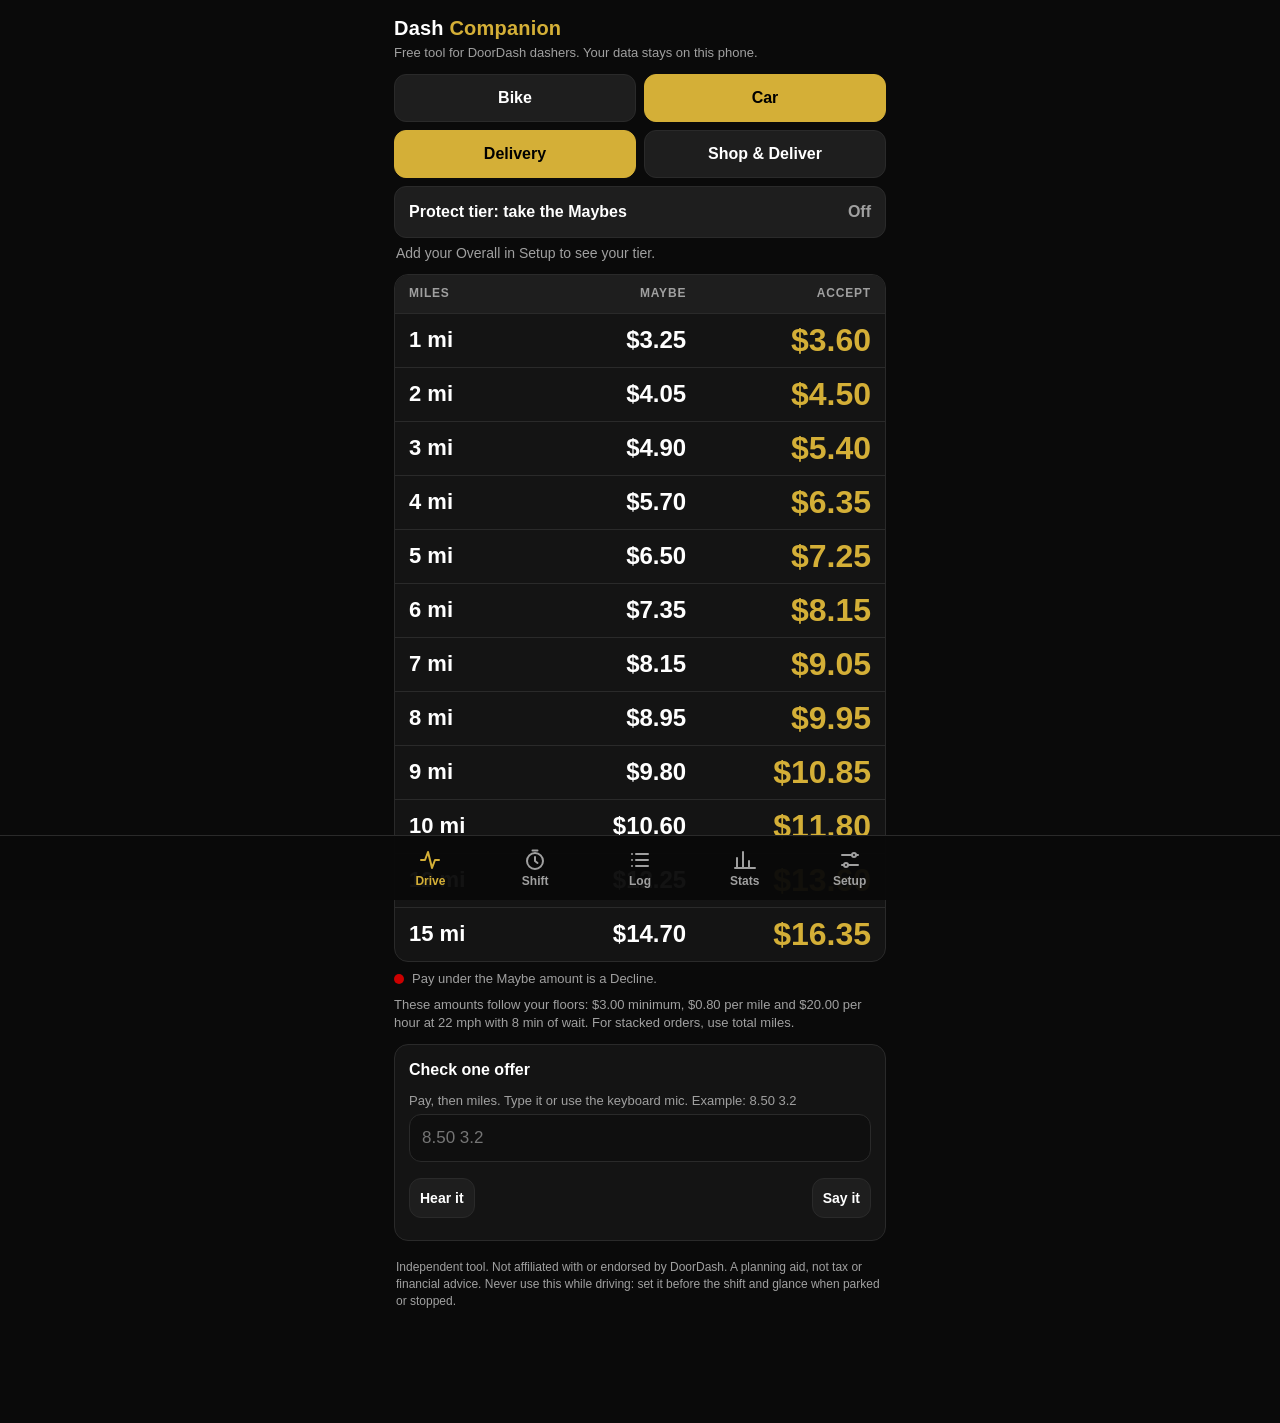
==== index.html @ ddff0856 "Add Dash Companion preview pages and root manifest" ====
<!DOCTYPE html>
<html lang="en">
<head>
<meta charset="utf-8">
<meta name="viewport" content="width=device-width,initial-scale=1,viewport-fit=cover">
<meta name="theme-color" content="#0A0A0A">
<meta name="apple-mobile-web-app-capable" content="yes">
<meta name="mobile-web-app-capable" content="yes">
<meta name="apple-mobile-web-app-status-bar-style" content="black-translucent">
<meta name="apple-mobile-web-app-title" content="Dash Companion">
<meta name="robots" content="noindex">
<link rel="manifest" href="/manifest.webmanifest">
<link rel="apple-touch-icon" href="/icon-180.png">
<link rel="icon" type="image/png" href="/icon-180.png">
<title>Dash Companion</title>
<style>
:root{--bg:#0A0A0A;--c1:#141414;--c2:#1E1E1E;--red:#CC0000;--red2:#990000;--gold:#D4AF37;--w:#FFFFFF;--mut:#A0A0A0;--line:#2a2a2a}
*{box-sizing:border-box;-webkit-tap-highlight-color:transparent}
html,body{margin:0;background:var(--bg);color:var(--w);font:16px/1.4 -apple-system,BlinkMacSystemFont,"SF Pro Text","Segoe UI",Roboto,Helvetica,Arial,sans-serif}
body{padding:calc(env(safe-area-inset-top) + 10px) 14px calc(96px + env(safe-area-inset-bottom));max-width:520px;margin:0 auto}
h1{font-size:20px;margin:4px 0 2px;letter-spacing:.2px}
h1 span{color:var(--gold)}
h2{font-size:15px;margin:0 0 8px;color:var(--gold);text-transform:uppercase;letter-spacing:.8px}
h3{font-size:16px;margin:0 0 8px}
.sub{color:var(--mut);font-size:13px;margin:0 0 12px}
.hint{color:var(--mut);font-size:13px;margin:8px 0 0}
.card{background:var(--c1);border:1px solid var(--line);border-radius:14px;padding:14px;margin:12px 0}
.tab{display:none}.tab.on{display:block}
.seg{display:grid;grid-template-columns:1fr 1fr;gap:8px;margin:8px 0}
.seg button,.btn{min-height:48px;border-radius:12px;border:1px solid var(--line);background:var(--c2);color:var(--w);font-size:16px;font-weight:600;padding:10px 12px}
.seg button[aria-pressed="true"]{background:var(--gold);color:#000;border-color:var(--gold)}
.btn.gold{background:var(--gold);color:#000;border-color:var(--gold)}
.btn.red{background:var(--red);border-color:var(--red);color:#fff}
.btn.alt{background:var(--c2)}
.btn.sm{min-height:40px;font-size:14px;padding:6px 10px}
.btn.big{width:100%;min-height:64px;font-size:20px}
.btn.arm{background:var(--red2);border-color:var(--red)}
.prot{width:100%;display:flex;justify-content:space-between;align-items:center;min-height:52px;border-radius:12px;border:1px solid var(--line);background:var(--c2);color:var(--w);font-size:16px;font-weight:600;padding:10px 14px;margin:4px 0}
.prot[aria-pressed="true"]{border-color:var(--gold);box-shadow:inset 0 0 0 1px var(--gold)}
.prot b{color:var(--mut)}.prot[aria-pressed="true"] b{color:var(--gold)}
.tierline{font-size:14px;color:var(--mut);margin:6px 2px 10px}
.tierline b{color:var(--w)}
.ladder{border:1px solid var(--line);border-radius:14px;overflow:hidden;background:var(--c1)}
.lr{display:grid;grid-template-columns:.8fr 1fr 1.2fr;align-items:center;padding:0 14px;min-height:54px;border-top:1px solid var(--line)}
.lr.hd{min-height:38px;border-top:0;background:var(--c2);color:var(--mut);font-size:12px;text-transform:uppercase;letter-spacing:.8px}
.lr .mi{font-size:22px;font-weight:700}
.lr .mb{font-size:24px;font-weight:600;color:var(--w);text-align:right}
.lr .ac{font-size:32px;font-weight:800;color:var(--gold);text-align:right}
.lr.hd span{font-size:12px;font-weight:600;color:var(--mut)}
.lr.hd span:nth-child(n+2){text-align:right}
.foot{display:flex;gap:8px;align-items:center;margin-top:8px;font-size:13px;color:var(--mut)}
.dot{width:10px;height:10px;border-radius:50%;background:var(--red);display:inline-block}
label{display:block;font-size:13px;color:var(--mut);margin:10px 0 4px}
input,select,textarea{width:100%;min-height:48px;border-radius:12px;border:1px solid var(--line);background:#0f0f0f;color:var(--w);font-size:17px;padding:10px 12px}
textarea{min-height:120px;font-size:14px}
input:focus,select:focus,textarea:focus{outline:2px solid var(--gold);outline-offset:0}
.g2{display:grid;grid-template-columns:1fr 1fr;gap:10px}
.verdict{margin-top:10px;border-radius:12px;padding:12px 14px;background:var(--c2);border:1px solid var(--line)}
.verdict .vw{font-size:30px;font-weight:800;letter-spacing:.5px}
.v-accept .vw{color:var(--gold)}.v-maybe .vw{color:var(--w)}.v-decline .vw{color:var(--red)}
.v-accept{border-color:var(--gold)}.v-decline{border-color:var(--red)}
.timer{font-size:54px;font-weight:800;text-align:center;letter-spacing:1px;margin:6px 0 12px;font-variant-numeric:tabular-nums}
.row{display:flex;justify-content:space-between;gap:10px;padding:8px 0;border-top:1px solid var(--line);font-size:15px}
.row:first-of-type{border-top:0}
.row b{font-variant-numeric:tabular-nums}
.day{margin:14px 2px 4px;color:var(--gold);font-size:13px;text-transform:uppercase;letter-spacing:.8px;display:flex;justify-content:space-between}
.ent{background:var(--c1);border:1px solid var(--line);border-radius:12px;padding:10px 12px;margin:6px 0}
.ent .top{display:flex;justify-content:space-between;font-weight:700;font-size:17px}
.ent .meta{color:var(--mut);font-size:13px;margin:2px 0 8px}
.bar{height:8px;border-radius:4px;background:var(--c2);overflow:hidden;margin-top:4px}
.bar i{display:block;height:100%;background:var(--gold)}
.bar.red i{background:var(--red)}
.msg{color:var(--gold);font-size:14px;margin-top:8px;min-height:18px}
.msg.err{color:#ff6b6b}
nav{position:fixed;left:0;right:0;bottom:0;background:rgba(10,10,10,.96);border-top:1px solid var(--line);padding:6px 6px calc(6px + env(safe-area-inset-bottom));z-index:9}
nav .in{max-width:520px;margin:0 auto;display:grid;grid-template-columns:repeat(5,1fr);gap:4px}
nav button{background:none;border:0;color:var(--mut);font-size:12px;font-weight:600;padding:6px 0;min-height:52px;display:flex;flex-direction:column;align-items:center;gap:2px}
nav button svg{width:24px;height:24px;stroke:currentColor;fill:none;stroke-width:2;stroke-linecap:round;stroke-linejoin:round}
nav button[aria-current="page"]{color:var(--gold)}
.disc{color:var(--mut);font-size:12px;margin:18px 2px}
a{color:var(--gold)}
details summary{min-height:44px;display:flex;align-items:center;color:var(--gold);font-weight:600}
.pill{display:inline-block;border:1px solid var(--line);border-radius:999px;padding:2px 10px;font-size:12px;color:var(--mut)}
</style>
</head>
<body>
<h1>Dash <span>Companion</span></h1>
<p class="sub" id="presetLine">Free tool for DoorDash dashers. Your data stays on this phone.</p>

<!-- DRIVE -->
<section class="tab on" id="t-drive">
  <div class="seg" id="segMode"><button data-mode="b" aria-pressed="false">Bike</button><button data-mode="c" aria-pressed="true">Car</button></div>
  <div class="seg" id="segType"><button data-shop="0" aria-pressed="true">Delivery</button><button data-shop="1" aria-pressed="false">Shop &amp; Deliver</button></div>
  <button class="prot" id="protect" aria-pressed="false"><span>Protect tier: take the Maybes</span><b id="protectState">Off</b></button>
  <div class="tierline" id="tierLine"></div>
  <div class="ladder" id="ladder"></div>
  <div class="foot"><span class="dot"></span><span id="ladderFoot">Pay under the Maybe amount is a Decline.</span></div>
  <p class="hint" id="ladderNote"></p>
  <div class="card">
    <h3>Check one offer</h3>
    <label for="qOffer">Pay, then miles. Type it or use the keyboard mic. Example: 8.50 3.2</label>
    <input id="qOffer" type="text" inputmode="text" autocomplete="off" autocapitalize="off" placeholder="8.50 3.2">
    <div class="row" style="gap:8px;margin-top:8px"><button class="btn sm" id="qHear" type="button">Hear it</button><button class="btn sm alt" id="qMic" type="button" style="display:none">Say it</button></div>
    <div id="qResult"></div>
  </div>
  <p class="disc">Independent tool. Not affiliated with or endorsed by DoorDash. A planning aid, not tax or financial advice. Never use this while driving: set it before the shift and glance when parked or stopped.</p>
</section>

<!-- SHIFT -->
<section class="tab" id="t-shift">
  <div class="card" id="shiftCard">
    <h2>Shift</h2>
    <div id="shiftIdle">
      <label for="startZone">Zone</label>
      <select id="startZone"></select>
      <button class="btn gold big" id="startBtn" style="margin-top:12px">Start shift</button>
      <p class="hint">The timer is optional. You can also type your hours when the shift ends.</p>
    </div>
    <div id="shiftOn" hidden>
      <div class="timer" id="timer">0:00:00</div>
      <button class="btn red big" id="endBtn">End shift</button>
    </div>
  </div>
  <div class="card" id="endCard">
    <h2>End of shift</h2>
    <div class="g2">
      <div><label for="eEarn">Total earned ($)</label><input id="eEarn" type="number" inputmode="decimal" step="0.01" min="0"></div>
      <div><label for="eMiles">Miles driven or ridden</label><input id="eMiles" type="number" inputmode="decimal" step="0.1" min="0"></div>
      <div><label for="eHours">Hours worked</label><input id="eHours" type="text" inputmode="decimal" placeholder="4.5 or 4:30"></div>
      <div><label for="eOrders">Orders (optional)</label><input id="eOrders" type="number" inputmode="numeric" min="0"></div>
    </div>
    <label for="eZone">Zone</label>
    <select id="eZone"></select>
    <label for="eOver">Overall rating after this shift (optional)</label>
    <input id="eOver" type="number" inputmode="decimal" min="0" max="120">
    <details><summary>Different end date or time</summary>
      <div class="g2"><div><label for="eDate">Date</label><input id="eDate" type="date"></div><div><label for="eTime">Time</label><input id="eTime" type="time"></div></div>
    </details>
    <div class="g2" style="margin-top:12px"><button class="btn gold" id="eSave">Save shift</button><button class="btn alt" id="eDiscard">Clear</button></div>
    <div class="msg" id="eMsg"></div>
  </div>
  <div class="card" id="sumCard" hidden><h2>Shift summary</h2><div id="sumBody"></div></div>
</section>

<!-- LOG -->
<section class="tab" id="t-log">
  <h2>Log</h2>
  <div id="logList"></div>
  <div class="card">
    <h3>Export</h3>
    <button class="btn alt" id="csvBtn">Show CSV</button>
    <textarea id="csvText" hidden aria-label="CSV text"></textarea>
    <div class="msg" id="csvMsg"></div>
  </div>
</section>

<!-- STATS -->
<section class="tab" id="t-stats">
  <h2>Stats</h2>
  <div class="seg" id="segRange" style="grid-template-columns:repeat(3,1fr)"><button data-r="7" aria-pressed="true">7 days</button><button data-r="30" aria-pressed="false">30 days</button><button data-r="0" aria-pressed="false">All</button></div>
  <div id="statBody"></div>
  <div class="card">
    <h3>Shopping checks</h3>
    <p class="hint" style="margin-top:0">Type the numbers from your Ratings screen. Targets are in Setup.</p>
    <div class="g2" id="shopFields"></div>
    <div id="shopOut" style="margin-top:10px"></div>
  </div>
</section>

<!-- SETUP -->
<section class="tab" id="t-setup">
  <h2>Setup</h2>
  <div class="card">
    <h3>Your pay floors</h3>
    <div class="g2">
      <div><label for="s_minPay">Minimum pay ($)</label><input id="s_minPay" data-s="minPay" type="number" inputmode="decimal" step="0.25"></div>
      <div><label for="s_minMile">Minimum per mile ($)</label><input id="s_minMile" data-s="minMile" type="number" inputmode="decimal" step="0.05"></div>
      <div><label for="s_minHour">Minimum per hour ($)</label><input id="s_minHour" data-s="minHour" type="number" inputmode="decimal" step="0.5"></div>
      <div><label for="s_overhead">Wait + handoff (min)</label><input id="s_overhead" data-s="overhead" type="number" inputmode="decimal" step="1"></div>
      <div><label for="s_shopMins">Shopping time (min)</label><input id="s_shopMins" data-s="shopMins" type="number" inputmode="decimal" step="1"></div>
      <div><label for="s_maybePct">Maybe band (percent)</label><input id="s_maybePct" data-s="maybePct" type="number" inputmode="decimal" step="1"></div>
    </div>
    <p class="hint">Accept means all three floors pass. Maybe means exactly one floor is missed by the Maybe band or less. Anything else is a Decline.</p>
  </div>
  <div class="card">
    <h3>Bike and car</h3>
    <div class="g2">
      <div><label for="s_bikeMph">Bike speed (mph)</label><input id="s_bikeMph" data-s="bikeMph" type="number" inputmode="decimal" step="0.5"></div>
      <div><label for="s_bikeCost">Bike cost per mile ($)</label><input id="s_bikeCost" data-s="bikeCost" type="number" inputmode="decimal" step="0.01"></div>
      <div><label for="s_carMph">Car speed (mph)</label><input id="s_carMph" data-s="carMph" type="number" inputmode="decimal" step="1"></div>
      <div><label for="s_carCost">Car fuel + upkeep per mile ($)</label><input id="s_carCost" data-s="carCost" type="number" inputmode="decimal" step="0.01"></div>
    </div>
  </div>
  <div class="card">
    <h3>Goals and taxes</h3>
    <div class="g2">
      <div><label for="s_goal">Daily goal ($)</label><input id="s_goal" data-s="goal" type="number" inputmode="decimal" step="5"></div>
      <div><label for="s_taxPct">Tax set-aside (percent)</label><input id="s_taxPct" data-s="taxPct" type="number" inputmode="decimal" step="1"></div>
    </div>
  </div>
  <div class="card">
    <h3>Tier marks</h3>
    <p class="hint" style="margin-top:0">Copy the point marks from your Dasher Ratings screen. They can differ by market.</p>
    <div class="g2">
      <div><label for="s_pM1">Silver mark</label><input id="s_pM1" data-s="pM1" type="number" inputmode="decimal"></div>
      <div><label for="s_pM2">Gold mark</label><input id="s_pM2" data-s="pM2" type="number" inputmode="decimal"></div>
      <div><label for="s_pM3">Platinum mark</label><input id="s_pM3" data-s="pM3" type="number" inputmode="decimal"></div>
      <div><label for="s_pOverall">Your Overall</label><input id="s_pOverall" data-s="pOverall" type="number" inputmode="decimal"></div>
      <div><label for="s_platStreak">Platinum Pass streak (deliveries)</label><input id="s_platStreak" data-s="platStreak" type="number" inputmode="numeric" step="1"></div>
    </div>
    <p class="hint">Platinum Pass: 200 deliveries in a row at Platinum. Dropping below Platinum resets it, per DoorDash's Help Center. It is for select Dashers and varies by market, so check your Ratings tab. The app adds orders when you enter an Overall at the Platinum mark or higher at the end of a shift. Treat it as an estimate and correct it here.</p>
    <h3 style="margin-top:14px">Your factor points</h3>
    <div class="g2">
      <div><label for="s_pAcc">Acceptance (of 30)</label><input id="s_pAcc" data-s="pAcc" type="number" inputmode="decimal"></div>
      <div><label for="s_pComp">Completion (of 15)</label><input id="s_pComp" data-s="pComp" type="number" inputmode="decimal"></div>
      <div><label for="s_pOnt">On-time (of 30)</label><input id="s_pOnt" data-s="pOnt" type="number" inputmode="decimal"></div>
      <div><label for="s_pQual">Quality (of 10)</label><input id="s_pQual" data-s="pQual" type="number" inputmode="decimal"></div>
      <div><label for="s_pCust">Customer rating (of 10)</label><input id="s_pCust" data-s="pCust" type="number" inputmode="decimal"></div>
      <div><label for="s_pOrd">Last 30 days orders (of 5)</label><input id="s_pOrd" data-s="pOrd" type="number" inputmode="decimal"></div>
    </div>
    <div id="factorOut"></div>
    <p class="hint">The app trusts the Overall you type. It does not add the factors up, because DoorDash does not publish its math.</p>
  </div>
  <div class="card">
    <h3>Shopping targets</h3>
    <div class="g2">
      <div><label for="s_tOrig">Original items found (percent, at least)</label><input id="s_tOrig" data-s="tOrig" type="number" inputmode="decimal"></div>
      <div><label for="s_tTot">Total items found (percent, at least)</label><input id="s_tTot" data-s="tTot" type="number" inputmode="decimal"></div>
      <div><label for="s_tSub">Substitution issues (percent, below)</label><input id="s_tSub" data-s="tSub" type="number" inputmode="decimal"></div>
      <div><label for="s_tQual">Quality issues (percent, below)</label><input id="s_tQual" data-s="tQual" type="number" inputmode="decimal"></div>
      <div><label for="s_tWrong">Wrong or missing (percent, below)</label><input id="s_tWrong" data-s="tWrong" type="number" inputmode="decimal"></div>
      <div><label for="s_tLife">Lifetime shopping orders (at least)</label><input id="s_tLife" data-s="tLife" type="number" inputmode="decimal"></div>
    </div>
  </div>
  <div class="card">
    <h3>Zones</h3>
    <div id="zoneList"></div>
    <div class="g2" style="grid-template-columns:1fr auto;margin-top:8px"><input id="zNew" type="text" placeholder="New zone name" autocomplete="off"><button class="btn gold" id="zAdd">Add</button></div>
    <div class="msg" id="zMsg"></div>
  </div>
  <div class="card">
    <h3>Backup</h3>
    <p class="hint" style="margin-top:0">Your data lives in this browser on this phone. Copy a backup now and then and save it somewhere safe.</p>
    <div class="g2"><button class="btn alt" id="bkShow">Show backup</button><button class="btn alt" id="bkImport">Restore from text</button></div>
    <textarea id="bkText" aria-label="Backup text" placeholder="Backup appears here. To restore, paste a backup here and tap Restore from text. This works with backups from the earlier version too."></textarea>
    <div class="msg" id="bkMsg"></div>
  </div>
  <div class="card">
    <h3>Erase everything</h3>
    <button class="btn alt" id="wipeBtn">Erase all data</button>
    <div class="msg" id="wipeMsg"></div>
  </div>
  <p class="disc">Built by <a href="https://raefordaisolutiondesign.com/dash-companion-free-app/">Raeford AI Solution Design</a>. Independent tool. Not affiliated with or endorsed by DoorDash. A planning aid, not tax or financial advice.</p>
</section>

<nav><div class="in" id="tabs">
  <button data-tab="drive" aria-current="page"><svg viewBox="0 0 24 24"><path d="M3 12h4l3-8 4 16 3-8h4"/></svg>Drive</button>
  <button data-tab="shift"><svg viewBox="0 0 24 24"><circle cx="12" cy="13" r="8"/><path d="M12 9v4l2.5 2M9.5 2.5h5"/></svg>Shift</button>
  <button data-tab="log"><svg viewBox="0 0 24 24"><path d="M8 6h12M8 12h12M8 18h12M4 6h.01M4 12h.01M4 18h.01"/></svg>Log</button>
  <button data-tab="stats"><svg viewBox="0 0 24 24"><path d="M4 20V10M10 20V4M16 20v-7M22 20H2"/></svg>Stats</button>
  <button data-tab="setup"><svg viewBox="0 0 24 24"><path d="M4 7h10M18 7h2M4 17h2M10 17h10"/><circle cx="16" cy="7" r="2"/><circle cx="8" cy="17" r="2"/></svg>Setup</button>
</div></nav>

<script>
(function(){
'use strict';
var MINE=/\/mine(\/|\/index\.html)?$/.test(location.pathname)||/[?&]p=mine\b/.test(location.search);
var KEY=MINE?'dashCompanion.mine2':'dashCompanion.open2';
var OLDKEY=MINE?'dashCompanion.mine1':'dashCompanion.open1';
var DEFZONES=['Cottonwood Heights','Midvale','Sandy'];
var DEF={ver:4,goal:100,stretch:200,minPay:3,minMile:0.8,minHour:20,overhead:8,shopMins:20,maybePct:10,taxPct:25,
  protect:false,mode:'c',carMph:22,carCost:0.27,bikeMph:10,bikeCost:0,
  platStreak:0,pOverall:null,pM1:null,pM2:null,pM3:null,pAcc:null,pComp:null,pOnt:null,pQual:null,pCust:null,pOrd:null,
  shOrig:null,shTot:null,shSub:null,shQual:null,shWrong:null,shLife:null,
  tOrig:null,tTot:null,tSub:null,tQual:null,tWrong:null,tLife:null};
if(MINE){DEF.pM1=55;DEF.pM2=75;DEF.pM3=85;DEF.tOrig=96;DEF.tTot=99;DEF.tSub=1;DEF.tQual=1;DEF.tWrong=1;DEF.tLife=20;}
var $=function(id){return document.getElementById(id);};
function esc(t){return String(t).replace(/&/g,'&amp;').replace(/</g,'&lt;').replace(/>/g,'&gt;').replace(/"/g,'&quot;');}
function money(n){return '$'+(isFinite(n)?n:0).toFixed(2);}
function money0(n){return '$'+Math.round(isFinite(n)?n:0);}
function uid(){return Date.now().toString(36)+Math.random().toString(36).slice(2,6);}
function isNum(x){return typeof x==='number'&&isFinite(x);}

function mig(x){
  var st=Object.assign({},DEF,x||{});
  if(x&&x.mph!=null&&x.carMph==null)st.carMph=x.mph;
  if(x&&!(x.ver>=2)&&st.minMile===2)st.minMile=0.8;
  if(!isNum(st.maybePct))st.maybePct=10;
  if(x&&!(x.ver>=3)){if(st.tQual==null)st.tQual=DEF.tQual;if(st.tWrong==null)st.tWrong=DEF.tWrong;}
  st.ver=4;return st;
}
function fromObj(o){
  return {settings:mig(o.settings),deliveries:Array.isArray(o.deliveries)?o.deliveries:[],shifts:Array.isArray(o.shifts)?o.shifts:[],
    events:Array.isArray(o.events)?o.events:[],zones:Array.isArray(o.zones)?o.zones:(MINE?DEFZONES.slice():[]),
    curZone:o.curZone||'',pend:Array.isArray(o.pend)?o.pend:[],draft:o.draft||null};
}
function blank(){return fromObj({});}
function load(){
  try{var r=localStorage.getItem(KEY);if(r)return fromObj(JSON.parse(r));}catch(e){}
  try{var q=localStorage.getItem(OLDKEY);if(q){var s=fromObj(JSON.parse(q));try{localStorage.setItem(KEY,JSON.stringify(s));}catch(e2){}return s;}}catch(e){}
  var b=blank();if(MINE)b.curZone=DEFZONES[0];return b;
}
var S=load();
function save(){try{localStorage.setItem(KEY,JSON.stringify(S));}catch(e){}}

/* ---------- money math ---------- */
function params(){var st=S.settings,b=st.mode==='b';return {mph:b?st.bikeMph:st.carMph,cost:b?st.bikeCost:st.carCost};}
function minsFor(miles,shop){return miles/params().mph*60+S.settings.overhead+(shop?S.settings.shopMins:0);}
function floorsAt(miles,shop){var st=S.settings;return [st.minPay,miles*st.minMile,minsFor(miles,shop)/60*st.minHour];}
function thresholds(miles,shop){
  var st=S.settings,P=floorsAt(miles,shop).sort(function(a,b){return b-a;});
  var keep=Math.max(0,1-st.maybePct/100);
  var acc=P[0],maybe=Math.min(acc,Math.max(P[1],keep*P[0]));
  if(st.protect)acc=maybe;
  return {acc:acc,maybe:maybe,hardAcc:P[0]};
}
function evaluate(pay,miles,shop){
  var th=thresholds(miles,shop),p=params(),hrs=minsFor(miles,shop)/60;
  var v=pay>=th.acc-1e-9?'accept':(pay>=th.maybe-1e-9?'maybe':'decline');
  var cost=miles*p.cost;
  return {v:v,perMile:miles>0?pay/miles:0,perHour:pay/hrs,net:pay-cost,netHr:(pay-cost)/hrs,th:th,tierTake:S.settings.protect&&pay<th.hardAcc-1e-9&&v==='accept'};
}
function up5(x){return Math.ceil(x*20-1e-9)/20;}
var CAR_ROWS=[1,2,3,4,5,6,7,8,9,10,12,15],BIKE_ROWS=[0.5,1,1.5,2,2.5,3,3.5,4,5,6];
var shopMode=false;

/* ---------- tier ---------- */
var FACT=[['pAcc','Acceptance',30],['pComp','Completion',15],['pOnt','On-time',30],['pQual','Quality',10],['pCust','Customer rating',10],['pOrd','Last 30 days orders',5]];
var MNAMES=[['pM1','Silver'],['pM2','Gold'],['pM3','Platinum']];
function tierText(){
  var st=S.settings,o=st.pOverall;
  if(!isNum(o))return 'Add your Overall in Setup to see your tier.';
  var ms=MNAMES.filter(function(m){return isNum(st[m[0]]);}).map(function(m){return {n:m[1],v:st[m[0]]};}).sort(function(a,b){return a.v-b.v;});
  if(!ms.length)return 'Add your tier marks in Setup.';
  var cur=null,next=null;ms.forEach(function(m){if(m.v<=o)cur=m;else if(!next)next=m;});
  var t='Overall <b>'+o+'</b>: '+(cur?'<b>'+cur.n+'</b>':'below '+ms[0].n)+'.';
  if(next){var g=next.v-o;t+=' '+g+' point'+(g===1?'':'s')+' to '+next.n+' ('+next.v+').';}
  else t+=' You are at the top mark.';
  if(isNum(st.pM3)&&(o>=st.pM3||st.platStreak>0))t+=' Platinum Pass streak: <b>'+(st.platStreak||0)+'</b> of 200.';
  var gaps=FACT.filter(function(f){return isNum(st[f[0]]);}).map(function(f){return {n:f[1],g:f[2]-st[f[0]]};}).filter(function(x){return x.g>0;}).sort(function(a,b){return b.g-a.g;});
  if(gaps.length)t+=' Biggest gap: <b>'+gaps[0].n+'</b> ('+gaps[0].g+' points short).';
  return t;
}

/* ---------- drive tab ---------- */
function renderDrive(){
  var st=S.settings,rows=st.mode==='b'?BIKE_ROWS:CAR_ROWS,h='';
  document.querySelectorAll('#segMode button').forEach(function(b){b.setAttribute('aria-pressed',b.dataset.mode===st.mode?'true':'false');});
  document.querySelectorAll('#segType button').forEach(function(b){b.setAttribute('aria-pressed',(b.dataset.shop==='1')===shopMode?'true':'false');});
  $('protect').setAttribute('aria-pressed',st.protect?'true':'false');
  $('protectState').textContent=st.protect?'On':'Off';
  $('tierLine').innerHTML=tierText();
  h+='<div class="lr hd"><span>Miles</span><span>'+(st.protect?'Maybe':'Maybe')+'</span><span>Accept</span></div>';
  rows.forEach(function(m){
    var th=thresholds(m,shopMode);
    h+='<div class="lr"><span class="mi">'+m+' mi</span><span class="mb">'+(st.protect?'-':money(up5(th.maybe)))+'</span><span class="ac">'+money(up5(th.acc))+'</span></div>';
  });
  $('ladder').innerHTML=h;
  $('ladderFoot').textContent=st.protect?'Protect tier is on: the Maybe amount counts as Accept. Pay under it is a Decline.':'Pay under the Maybe amount is a Decline.';
  var note='These amounts follow your floors: '+money(st.minPay)+' minimum, '+money(st.minMile)+' per mile and '+money(st.minHour)+' per hour at '+params().mph+' mph with '+st.overhead+' min of wait'+(shopMode?' and '+st.shopMins+' min of shopping':'')+'. For stacked orders, use total miles.';
  if(st.protect&&isNum(st.pAcc)&&st.pAcc>=FACT[0][2])note+=' Your Acceptance points are full, so taking Maybes will not add tier points.';
  $('ladderNote').textContent=note;
  renderQuick();
}
var NUMW={zero:0,one:1,two:2,three:3,four:4,five:5,six:6,seven:7,eight:8,nine:9,ten:10,eleven:11,twelve:12,thirteen:13,fourteen:14,fifteen:15,sixteen:16,seventeen:17,eighteen:18,nineteen:19,twenty:20,thirty:30,forty:40,fifty:50,sixty:60,seventy:70,eighty:80,ninety:90};
var FILL=['dash','and','a','an','the','for','is','its',"it's",'it','about','around','like','uh','um','hey','ok','okay','just','only','pay','paying','offer','offering','order','please','of','at','total'];
var UNITW={one:1,two:2,three:3,four:4,five:5,six:6,seven:7,eight:8,nine:9};
/* ONE validation path for typed and spoken offers. Returns {ok,pay,miles} or {ok:false,reason}. Never guesses. */
function readOffer(t){
  var x=String(t||'').toLowerCase();
  if(/km|kilomet|metre|meter|\bfeet\b|\bfoot\b|\bft\b|\byards?\b|\byds?\b|\bminutes?\b|\bmins?\b|\bhours?\b|\bhrs?\b|\bsecs?\b|\bseconds?\b|\bcm\b|\bmm\b|\bm\b|\bmph\b|\bblocks?\b/.test(x))return {ok:false,reason:'unit'};
  x=x.replace(/\b(dollars?|bucks?)\s+and\s+(a\s+)?half\b/g,' point 5 dollars ').replace(/\s+and\s+(a\s+)?half\b/g,' point 5 ');
  if(/\b(hundred|thousand|grand|half|quarter|third|dozen|couple)\b/.test(x))return {ok:false,reason:'unsupported'};
  x=x.replace(/\.(?!\d)/g,' ').replace(/([a-z])-([a-z])/g,'$1 $2').replace(/\$/g,' dollars ').replace(/\bpoint\b|\bdot\b/g,' . ');
  x=x.replace(/,/g,' S ').replace(/\b(dollars?|bucks?)\b/g,' D ').replace(/\b(miles?|mi)\b/g,' M ').replace(/\bcents?\b/g,' C ');
  var toks=x.split(/\s+/).filter(Boolean),items=[],i=0;
  while(i<toks.length){
    var w=toks[i];
    if(w==='D'||w==='M'||w==='C'||w==='S'){items.push({k:w});i++;continue;}
    if(/^\d+(\.\d+)?$/.test(w)){items.push({k:'N',v:parseFloat(w),src:'d',int:/^\d+$/.test(w)});i++;continue;}
    if(/\d/.test(w)||/^[-+]/.test(w))return {ok:false,reason:'badtoken'};
    if(w==='.'){
      var prev=items[items.length-1];
      if(prev&&prev.k==='N'&&prev.int){
        var d='',j=i+1;
        while(j<toks.length&&(toks[j] in UNITW||toks[j]==='zero'||/^\d$/.test(toks[j]))){d+=(/^\d$/.test(toks[j])?toks[j]:String(NUMW[toks[j]]));j++;}
        if(d){prev.v=parseFloat(prev.v+'.'+d);prev.int=false;i=j;continue;}
      }
      return {ok:false,reason:'decimal'};
    }
    if(w in NUMW){
      var v=NUMW[w],n=toks[i+1],last=items[items.length-1];
      if(last&&last.k==='N')return {ok:false,reason:'adjacent'}; /* two numbers with nothing between them */
      if(v>=20&&v%10===0&&n in UNITW){v+=UNITW[n];i++;}
      items.push({k:'N',v:v,src:'w',int:true});i++;continue;
    }
    if(FILL.indexOf(w)<0)return {ok:false,reason:'unknown'}; /* only known filler is skipped; anything else asks for a repeat */
    i++;
  }
  var ix=[];items.forEach(function(it,k){if(it.k==='N')ix.push(k);});
  var N=ix.map(function(k){return items[k].v;});
  var hasD=items.some(function(it){return it.k==='D';}),hasM=items.some(function(it){return it.k==='M';}),hasC=items.some(function(it){return it.k==='C';});
  var pay,miles;
  if(N.length===2&&!hasC){
    var mid=items.slice(ix[0]+1,ix[1]).map(function(it){return it.k;}),bothDigits=items[ix[0]].src==='d'&&items[ix[1]].src==='d';
    if(!(mid.indexOf('D')>=0||mid.indexOf('S')>=0||mid.indexOf('M')>=0||bothDigits))return {ok:false,reason:'unclear'};
    pay=N[0];miles=N[1];
  }else if(N.length===3&&hasC){pay=N[0]+N[1]/100;miles=N[2];}
  else return {ok:false,reason:N.length<2?'few':'unclear'};
  if(hasD&&hasM){var di=-1,mi=-1;items.forEach(function(it,k){if(it.k==='D'&&di<0)di=k;if(it.k==='M'&&mi<0)mi=k;});if(mi<di)return {ok:false,reason:'order'};}
  if(!(pay>=1&&pay<=99.99)||!(miles>=0.1&&miles<=40))return {ok:false,reason:'range'};
  return {ok:true,pay:Math.round(pay*100)/100,miles:miles};
}
function parseSpoken(t){return readOffer(t);}
function parseOffer(t){var r=readOffer(t);return r.ok?{pay:r.pay,miles:r.miles}:null;}
/* one verdict object feeds BOTH the screen and the voice */
function verdictFor(t){
  var r=readOffer(t);
  if(!r.ok)return {ok:false,reason:r.reason,speech:r.reason==='unit'?'That is not in miles. Say the distance in miles.':'Did not catch that. Say the pay, then the miles.'};
  var e=evaluate(r.pay,r.miles,shopMode),prot=!!S.settings.protect;
  var wd=Math.floor(r.pay+1e-9),ct=Math.round((r.pay-wd)*100),heard=wd+' dollar'+(wd===1?'':'s')+(ct?' and '+ct+' cents':'')+', '+r.miles+' mile'+(r.miles===1?'':'s')+'. ';
  var w=e.v==='accept'?'Accept.':(e.v==='maybe'?'Maybe.':'Decline.');
  var extra=e.v==='decline'?(prot?' Accept starts at '+money(up5(e.th.acc))+'.':' Maybe starts at '+money(up5(e.th.maybe))+'.'):(e.v==='maybe'?' Accept starts at '+money(up5(e.th.acc))+'.':'');
  return {ok:true,pay:r.pay,miles:r.miles,e:e,v:e.v,speech:heard+w+extra};
}
function say(txt){try{if(!('speechSynthesis' in window))return;speechSynthesis.cancel();var u=new SpeechSynthesisUtterance(txt);u.rate=1.0;speechSynthesis.speak(u);}catch(e){}}
function spokenFor(t){var v=verdictFor(t);return {text:v.speech,verdict:v.ok?v.v:null};}
function renderQuick(){
  var raw=$('qOffer').value,out=$('qResult'),v=verdictFor(raw);
  if(!v.ok){out.innerHTML=raw.trim()?'<p class="hint">'+(v.reason==='unit'?'Enter the distance in miles.':'Not clear. Say or type the pay, then the miles.')+'</p>':'';return;}
  var r=v.e,p=params(),q={pay:v.pay,miles:v.miles};
  var word=r.v==='accept'?'ACCEPT':(r.v==='maybe'?'MAYBE':'DECLINE');
  var lines=money(r.perMile)+' per mile, '+money(r.perHour)+' per hour (about '+Math.round(minsFor(q.miles,shopMode))+' min).';
  if(p.cost>0)lines+=' After fuel + upkeep: '+money(r.net)+', '+money(r.netHr)+' per hour.';
  if(r.tierTake)lines+=' Taken because Protect tier is on.';
  out.innerHTML='<div class="verdict v-'+r.v+'"><div class="vw">'+word+'</div><div class="hint" style="margin-top:2px">'+lines+'</div></div>';
}
$('qOffer').addEventListener('input',renderQuick);
$('qHear').addEventListener('click',function(){renderQuick();say(spokenFor($('qOffer').value).text);});
$('qOffer').addEventListener('keydown',function(e){if(e.key==='Enter'){e.preventDefault();renderQuick();say(spokenFor($('qOffer').value).text);}});
(function(){var SR=window.SpeechRecognition||window.webkitSpeechRecognition;if(!SR)return;var b=$('qMic');b.style.display='';
  b.addEventListener('click',function(){try{var r=new SR();r.lang='en-US';r.interimResults=false;r.maxAlternatives=1;
    r.onresult=function(ev){var tx=ev.results[0][0].transcript;$('qOffer').value=tx;renderQuick();var o=spokenFor(tx);say(o.text);};
    r.onerror=function(){say('Did not catch that.');};r.start();}catch(e){say('Mic is not available here.');}});})();

$('segMode').addEventListener('click',function(e){var b=e.target.closest('[data-mode]');if(!b)return;S.settings.mode=b.dataset.mode;save();renderDrive();});
$('segType').addEventListener('click',function(e){var b=e.target.closest('[data-shop]');if(!b)return;shopMode=b.dataset.shop==='1';renderDrive();});
$('protect').addEventListener('click',function(){S.settings.protect=!S.settings.protect;save();renderDrive();});

/* ---------- time helpers ---------- */
function pad2(n){return String(n).padStart(2,'0');}
function ymd(ts){var d=new Date(ts);return d.getFullYear()+'-'+pad2(d.getMonth()+1)+'-'+pad2(d.getDate());}
function hmm(ts){var d=new Date(ts);return pad2(d.getHours())+':'+pad2(d.getMinutes());}
function t12(ts){var d=new Date(ts),h=d.getHours();return (h%12===0?12:h%12)+':'+pad2(d.getMinutes())+' '+(h<12?'AM':'PM');}
function hour12(h){return (h%12===0?12:h%12)+' '+(h<12?'AM':'PM');}
function sod(ts){var d=new Date(ts);d.setHours(0,0,0,0);return d.getTime();}
function hmsFmt(ms){var s=Math.max(0,Math.floor(ms/1000)),h=Math.floor(s/3600),m=Math.floor(s%3600/60),x=s%60;return h+':'+pad2(m)+':'+pad2(x);}
function parseHours(v){v=String(v||'').trim();if(!v)return NaN;if(v.indexOf(':')>=0){var p=v.split(':');var h=parseFloat(p[0]),m=parseFloat(p[1]||'0');return isFinite(h)&&isFinite(m)?h+m/60:NaN;}var n=parseFloat(v);return isFinite(n)?n:NaN;}
function fmtHrs(h){var m=Math.round(h*60);return m>=60?Math.floor(m/60)+' hr '+(m%60)+' min':m+' min';}
var RATES=[[new Date(2026,6,1).getTime(),0.76],[new Date(2026,0,1).getTime(),0.725],[0,0.70]];
function irsRate(ts){for(var i=0;i<RATES.length;i++){if(ts>=RATES[i][0])return RATES[i][1];}return 0.70;}
function numv(id){var v=parseFloat($(id).value);return isFinite(v)?v:NaN;}

/* ---------- zones ---------- */
function zoneOpts(sel){return '<option value="">(no zone)</option>'+S.zones.map(function(z){return '<option'+(z===sel?' selected':'')+'>'+esc(z)+'</option>';}).join('');}
function renderZoneSelects(){
  var a=$('startZone').value||S.curZone,b=$('eZone').value;
  $('startZone').innerHTML=zoneOpts(S.curZone);
  $('eZone').innerHTML=zoneOpts(S.draft&&S.draft.z!=null?S.draft.z:(b||S.curZone));
}
function renderZoneList(){
  $('zoneList').innerHTML=S.zones.length?S.zones.map(function(z,i){return '<div class="row"><span>'+esc(z)+'</span><button class="btn alt sm" data-zdel="'+i+'">Remove</button></div>';}).join(''):'<p class="hint" style="margin-top:0">No zones yet. Add the areas you dash in.</p>';
}
$('zAdd').addEventListener('click',function(){
  var v=$('zNew').value.trim();
  if(!v){$('zMsg').textContent='Type a zone name.';$('zMsg').className='msg err';return;}
  if(S.zones.indexOf(v)>=0){$('zMsg').textContent='That zone is already there.';$('zMsg').className='msg err';return;}
  S.zones.push(v);if(!S.curZone)S.curZone=v;$('zNew').value='';save();$('zMsg').className='msg';$('zMsg').textContent='Added.';renderZoneList();renderZoneSelects();
});
$('startZone').addEventListener('change',function(){S.curZone=$('startZone').value;save();});

/* two-tap button helper */
function arm(btn,label,armLabel,fn){
  if(btn.dataset.arm==='1'){btn.dataset.arm='';fn();return;}
  btn.dataset.arm='1';btn.textContent=armLabel;btn.classList.add('arm');
  setTimeout(function(){if(btn.isConnected){btn.dataset.arm='';btn.textContent=label;btn.classList.remove('arm');}},3000);
}
$('zoneList').addEventListener('click',function(e){
  var b=e.target.closest('[data-zdel]');if(!b)return;
  arm(b,'Remove','Tap again',function(){var z=S.zones[+b.dataset.zdel];S.zones.splice(+b.dataset.zdel,1);if(S.curZone===z)S.curZone=S.zones[0]||'';save();renderZoneList();renderZoneSelects();});
});

/* ---------- shift ---------- */
var tickT=null;
function activeShift(){for(var i=0;i<S.shifts.length;i++){if(!S.shifts[i].end)return S.shifts[i];}return null;}
function renderShift(){
  var a=activeShift();
  $('shiftIdle').hidden=!!a;$('shiftOn').hidden=!a;
  if(a){$('timer').textContent=hmsFmt(Date.now()-a.start);if(!tickT)tickT=setInterval(function(){var x=activeShift();if(!x){clearInterval(tickT);tickT=null;return;}$('timer').textContent=hmsFmt(Date.now()-x.start);},1000);}
  else if(tickT){clearInterval(tickT);tickT=null;}
}
$('startBtn').addEventListener('click',function(){
  if(activeShift())return;
  S.curZone=$('startZone').value;
  var now=Date.now();S.shifts.push({id:uid(),start:now,end:null,z:S.curZone,s0:now,md:S.settings.mode});save();renderShift();
});
$('endBtn').addEventListener('click',function(){
  var a=activeShift();if(!a)return;
  var now=Date.now();
  S.shifts=S.shifts.filter(function(s){return s!==a;});
  S.draft={end:now,ms:now-a.start,z:a.z||'',md:a.md||S.settings.mode};save();
  prefillEnd(true);renderShift();
  var c=$('endCard');if(c.scrollIntoView)c.scrollIntoView({block:'start'});
});
function prefillEnd(force){
  var d=S.draft,end=d?d.end:Date.now();
  if(force||!$('eDate').value){$('eDate').value=ymd(end);$('eTime').value=hmm(end);}
  if(d&&(force||!$('eHours').value)){$('eHours').value=(d.ms/36e5).toFixed(2);}
  renderZoneSelects();
}
$('eDiscard').addEventListener('click',function(){
  S.draft=null;save();['eEarn','eMiles','eHours','eOrders','eOver'].forEach(function(id){$(id).value='';});$('eMsg').textContent='';prefillEnd(true);
});
function fixed2(n){return Math.round(n*100)/100;}
$('eSave').addEventListener('click',function(){
  var msg=$('eMsg'),st=S.settings,earn=numv('eEarn'),mi=numv('eMiles'),hrs=parseHours($('eHours').value);
  msg.className='msg err';
  if(!(earn>0)){msg.textContent='Enter the total earned.';return;}
  if(!(mi>=0)){msg.textContent='Enter total miles.';return;}
  if(!(hrs>0&&hrs<=24)){msg.textContent='Enter hours worked, like 4.5 or 4:30.';return;}
  var p=($('eDate').value||'').split('-'),t=($('eTime').value||'').split(':');
  if(p.length!==3){msg.textContent='Pick the date.';return;}
  var end=new Date(+p[0],+p[1]-1,+p[2],+(t[0]||0),+(t[1]||0)).getTime();
  if(!isFinite(end)){msg.textContent='Check the date and time.';return;}
  if(end>Date.now()+6e4){msg.textContent='That end time is in the future.';return;}
  var z=$('eZone').value,orders=numv('eOrders'),ov=numv('eOver'),did=uid(),md=S.draft?S.draft.md:st.mode,tm=S.draft?1:0;
  S.deliveries.push({id:did,ts:end,pay:fixed2(earn),miles:Math.round(mi*10)/10,t:'d',z:z,m:1,tm:tm,n:orders>0?Math.round(orders):0,hrs:hrs,md:md});
  S.shifts.push({id:uid(),start:end-hrs*36e5,end:end,z:z,did:did,m:1,tm:tm,hrs:hrs,md:md});
  var streakNote='';
  if(isFinite(ov)&&ov>=0&&ov<=120){
    st.pOverall=ov;
    if(isNum(st.pM3)){
      if(ov>=st.pM3){if(orders>0){st.platStreak=(st.platStreak||0)+Math.round(orders);streakNote=' Platinum Pass streak: '+st.platStreak+' of 200.';}else streakNote=' Add the order count to grow your Platinum Pass streak.';}
      else if(st.platStreak>0){st.platStreak=0;streakNote=' Below Platinum, so the Platinum Pass streak reset to 0.';}
    }
  }
  var bike=md==='b',car=bike?st.bikeCost:st.carCost,fuel=mi*car,irs=mi*irsRate(end);
  var tax=Math.max(0,earn-(bike?0:irs))*st.taxPct/100;
  function row(a,b,s){return '<div class="row"><span>'+(s?'<b>'+a+'</b>':a)+'</span><b>'+b+'</b></div>';}
  var html=row('Earned',money(earn))+row('Per hour',money(earn/hrs),true)+row('Per mile',mi>0?money(earn/mi):'-');
  if(car>0)html+=row('Fuel + upkeep ('+mi.toFixed(0)+' mi)','-'+money(fuel));
  html+=row('Tax set-aside ('+st.taxPct+'%)','-'+money(tax))+row('Left after costs + set-aside',money(earn-fuel-tax),true);
  if(!bike)html+=row('Left after full IRS rate + set-aside',money(earn-irs-tax));
  html+='<p class="hint">'+(earn>=st.goal?'Goal of '+money0(st.goal)+' hit.':money(st.goal-earn)+' short of your '+money0(st.goal)+' goal.')+(z?' Zone: '+esc(z)+'.':'')+(bike?' Bike shift: no mileage deduction is shown.':'')+streakNote+'</p>';
  $('sumBody').innerHTML=html;$('sumCard').hidden=false;
  S.draft=null;['eEarn','eMiles','eHours','eOrders','eOver'].forEach(function(id){$(id).value='';});
  msg.className='msg';msg.textContent='Saved.';
  save();prefillEnd(true);renderDrive();renderSetupFields();
  if($('sumCard').scrollIntoView)$('sumCard').scrollIntoView({block:'start'});
});

/* ---------- data joins ---------- */
function joined(cut){
  var dm={};S.deliveries.forEach(function(d){dm[d.id]=d;});
  var rows=[];
  S.shifts.forEach(function(s){
    if(!s.end||!s.did)return;var d=dm[s.did];if(!d)return;if(s.end<cut)return;
    rows.push({s:s,d:d,hrs:Math.max(0,(s.end-s.start)/36e5)});
  });
  return rows;
}

/* ---------- log ---------- */
var DAYN=['Sun','Mon','Tue','Wed','Thu','Fri','Sat'];
function renderLog(){
  var rows=joined(0).sort(function(a,b){return b.s.end-a.s.end;});
  if(!rows.length){$('logList').innerHTML='<div class="card"><p class="hint" style="margin:0">No shifts yet. End a shift on the Shift tab and it shows up here.</p></div>';return;}
  var byDay={},order=[];
  rows.forEach(function(r){var k=ymd(r.s.end);if(!byDay[k]){byDay[k]=[];order.push(k);}byDay[k].push(r);});
  $('logList').innerHTML=order.map(function(k){
    var list=byDay[k],tot=list.reduce(function(a,r){return a+r.d.pay;},0),d=new Date(list[0].s.end);
    return '<div class="day"><span>'+DAYN[d.getDay()]+' '+(d.getMonth()+1)+'/'+d.getDate()+'</span><span>'+money(tot)+' &middot; '+list.length+(list.length===1?' entry':' entries')+'</span></div>'+
      list.map(function(r){
        var ph=r.hrs>0?r.d.pay/r.hrs:0;
        return '<div class="ent"><div class="top"><span>'+money(r.d.pay)+'</span><span>'+money(ph)+'/hr</span></div>'+
          '<div class="meta">Shift ended '+t12(r.s.end)+(r.d.z?' &middot; '+esc(r.d.z):'')+' &middot; '+fmtHrs(r.hrs)+' &middot; '+r.d.miles+' mi'+(r.d.n?' &middot; '+r.d.n+' orders':'')+(r.s.md==='b'?' &middot; bike':'')+'</div>'+
          '<button class="btn alt sm" data-del="'+r.d.id+'">Delete</button></div>';
      }).join('');
  }).join('');
}
$('logList').addEventListener('click',function(e){
  var b=e.target.closest('[data-del]');if(!b)return;
  arm(b,'Delete','Tap again',function(){var id=b.dataset.del;S.deliveries=S.deliveries.filter(function(d){return d.id!==id;});S.shifts=S.shifts.filter(function(s){return s.did!==id;});save();renderLog();renderStats();});
});
$('csvBtn').addEventListener('click',function(){
  var rows=joined(0).sort(function(a,b){return a.s.end-b.s.end;});
  var lines=['date,end_time,zone,mode,earned,miles,hours,orders,per_hour,per_mile'];
  rows.forEach(function(r){lines.push([ymd(r.s.end),hmm(r.s.end),'"'+(r.d.z||'').replace(/"/g,'""')+'"',r.s.md==='b'?'bike':'car',r.d.pay.toFixed(2),r.d.miles,r.hrs.toFixed(2),r.d.n||0,(r.hrs>0?r.d.pay/r.hrs:0).toFixed(2),(r.d.miles>0?r.d.pay/r.d.miles:0).toFixed(2)].join(','));});
  var t=$('csvText');t.hidden=false;t.value=lines.join('\n');t.select();
  try{navigator.clipboard.writeText(t.value).then(function(){$('csvMsg').textContent='CSV shown and copied.';},function(){$('csvMsg').textContent='CSV shown. Select all and copy it.';});}catch(e){$('csvMsg').textContent='CSV shown. Select all and copy it.';}
});

/* ---------- stats ---------- */
var rangeDays=7;
function renderStats(){
  var cut=rangeDays?Date.now()-rangeDays*864e5:0,rows=joined(cut);
  var tot={pay:0,hrs:0,mi:0};rows.forEach(function(r){tot.pay+=r.d.pay;tot.hrs+=r.hrs;tot.mi+=r.d.miles;});
  var zones={},hours={},days={};
  rows.forEach(function(r){
    var k=r.d.z||'(no zone)';zones[k]=zones[k]||{pay:0,hrs:0};zones[k].pay+=r.d.pay;zones[k].hrs+=r.hrs;
    var total=r.s.end-r.s.start;if(!(total>0))return;
    var t=r.s.start;
    while(t<r.s.end){
      var d=new Date(t),nx=Math.min(r.s.end,new Date(d.getFullYear(),d.getMonth(),d.getDate(),d.getHours()+1,0,0,0).getTime());
      var seg=nx-t,h=d.getHours(),wd=d.getDay(),sh=seg/total;
      hours[h]=hours[h]||{pay:0,hrs:0};hours[h].pay+=r.d.pay*sh;hours[h].hrs+=seg/36e5;
      days[wd]=days[wd]||{pay:0,hrs:0};days[wd].pay+=r.d.pay*sh;days[wd].hrs+=seg/36e5;
      t=nx;if(seg<=0)break;
    }
  });
  var out='';
  if(!rows.length){out='<div class="card"><p class="hint" style="margin:0">No shifts in this range yet.</p></div>';}
  else{
    out+='<div class="card"><div class="row"><span>Earned</span><b>'+money(tot.pay)+'</b></div><div class="row"><span>Hours</span><b>'+tot.hrs.toFixed(1)+'</b></div><div class="row"><span><b>Per hour</b></span><b>'+money(tot.hrs>0?tot.pay/tot.hrs:0)+'</b></div><div class="row"><span>Per mile</span><b>'+money(tot.mi>0?tot.pay/tot.mi:0)+'</b></div></div>';
    function rank(obj,label,nameFn,minH){
      var arr=Object.keys(obj).map(function(k){return {k:k,pay:obj[k].pay,hrs:obj[k].hrs,rate:obj[k].hrs>0?obj[k].pay/obj[k].hrs:0};}).filter(function(x){return x.hrs>=minH;}).sort(function(a,b){return b.rate-a.rate;});
      if(!arr.length)return '';
      var max=arr[0].rate||1;
      return '<div class="card"><h3>'+label+'</h3>'+arr.slice(0,6).map(function(x){return '<div style="margin:8px 0"><div class="row" style="border:0;padding:0"><span>'+nameFn(x.k)+'</span><b>'+money(x.rate)+'/hr</b></div><div class="bar"><i style="width:'+Math.max(4,Math.round(x.rate/max*100))+'%"></i></div><div class="hint" style="margin-top:2px">'+x.hrs.toFixed(1)+' hr of data</div></div>';}).join('')+'</div>';
    }
    out+=rank(zones,'Best zones',esc,0.01);
    out+=rank(hours,'Best hours',function(k){return hour12(+k);},0.5);
    out+=rank(days,'Best days',function(k){return DAYN[+k];},0.5);
  }
  var loose=S.deliveries.filter(function(d){return !S.shifts.some(function(s){return s.did===d.id;});}).length;
  if(loose)out+='<p class="hint">'+loose+' older entr'+(loose===1?'y has':'ies have')+' no shift attached and '+(loose===1?'is':'are')+' not counted here.</p>';
  $('statBody').innerHTML=out;
  renderShop();
}
$('segRange').addEventListener('click',function(e){var b=e.target.closest('[data-r]');if(!b)return;rangeDays=+b.dataset.r;document.querySelectorAll('#segRange button').forEach(function(x){x.setAttribute('aria-pressed',x===b?'true':'false');});renderStats();});

var SHOP=[['shOrig','Original items found (%)','tOrig','ge'],['shTot','Total items found (%)','tTot','ge'],['shSub','Substitution issues (%)','tSub','lt'],['shQual','Quality issues (%)','tQual','lt'],['shWrong','Wrong or missing (%)','tWrong','lt'],['shLife','Lifetime shopping orders','tLife','ge']];
function buildShopFields(){
  $('shopFields').innerHTML=SHOP.map(function(s){return '<div><label for="'+s[0]+'">'+s[1]+'</label><input id="'+s[0]+'" data-sh="'+s[0]+'" type="number" inputmode="decimal" step="0.1"></div>';}).join('');
  SHOP.forEach(function(s){var el=$(s[0]);el.value=isNum(S.settings[s[0]])?S.settings[s[0]]:'';el.addEventListener('input',function(){var v=parseFloat(el.value);S.settings[s[0]]=isFinite(v)?v:null;save();renderShop();});});
}
function renderShop(){
  var st=S.settings,met=0,n=0,lines=[];
  SHOP.forEach(function(s){
    var v=st[s[0]],t=st[s[2]];if(!isNum(v)||!isNum(t))return;n++;
    var ok=s[3]==='ge'?v>=t:v<t;if(ok)met++;
    lines.push('<div class="row"><span>'+s[1]+'</span><b style="color:'+(ok?'var(--gold)':'var(--red)')+'">'+v+' '+(s[3]==='ge'?'(need '+t+'+)':'(stay under '+t+')')+'</b></div>');
  });
  $('shopOut').innerHTML=n?lines.join('')+'<p class="hint">'+met+' of '+n+' targets met.</p>':'<p class="hint" style="margin:0">Add your targets in Setup and your numbers here.</p>';
}

/* ---------- setup ---------- */
function renderFactorOut(){
  var st=S.settings,g=FACT.filter(function(f){return isNum(st[f[0]]);});
  $('factorOut').innerHTML=g.map(function(f){var v=st[f[0]],pc=Math.max(0,Math.min(100,v/f[2]*100));return '<div style="margin:8px 0"><div class="row" style="border:0;padding:0"><span>'+f[1]+'</span><b>'+v+' / '+f[2]+'</b></div><div class="bar'+(v>=f[2]?'':' red')+'"><i style="width:'+pc+'%"></i></div></div>';}).join('');
}
function renderSetupFields(){
  document.querySelectorAll('[data-s]').forEach(function(el){var v=S.settings[el.dataset.s];el.value=isNum(v)?v:'';});
  renderFactorOut();
  SHOP.forEach(function(s){var el=$(s[0]);if(el&&document.activeElement!==el)el.value=isNum(S.settings[s[0]])?S.settings[s[0]]:'';});
}
var NULLABLE=/^(pM\d|pOverall|pAcc|pComp|pOnt|pQual|pCust|pOrd|t(Orig|Tot|Sub|Qual|Wrong|Life))$/;
document.querySelectorAll('[data-s]').forEach(function(el){
  el.addEventListener('input',function(){
    var k=el.dataset.s,v=parseFloat(el.value);
    if(isFinite(v))S.settings[k]=v;
    else S.settings[k]=NULLABLE.test(k)?null:DEF[k];
    if(k==='maybePct'&&!(S.settings.maybePct>=0&&S.settings.maybePct<=50))S.settings.maybePct=10;
    save();renderDrive();renderFactorOut();renderShop();
  });
});

/* ---------- backup ---------- */
var pendingRestore=null;
$('bkShow').addEventListener('click',function(){
  var t=$('bkText');t.value=JSON.stringify(S);t.select();pendingRestore=null;
  try{navigator.clipboard.writeText(t.value).then(function(){$('bkMsg').className='msg';$('bkMsg').textContent='Backup shown and copied.';},function(){$('bkMsg').textContent='Backup shown. Select all and copy it.';});}catch(e){$('bkMsg').textContent='Backup shown. Select all and copy it.';}
});
$('bkImport').addEventListener('click',function(){
  var msg=$('bkMsg');
  try{
    var o=JSON.parse($('bkText').value);
    if(!o||!Array.isArray(o.deliveries)||!Array.isArray(o.shifts))throw new Error('bad');
    if(!pendingRestore||pendingRestore.text!==$('bkText').value){
      var ds=o.deliveries.map(function(d){return d.ts;}).filter(isFinite).sort(function(a,b){return a-b;});
      pendingRestore={text:$('bkText').value};
      msg.className='msg';
      msg.textContent='This backup has '+o.shifts.filter(function(s){return s.end;}).length+' shifts and '+o.deliveries.length+' entries'+(ds.length?' from '+ymd(ds[0])+' to '+ymd(ds[ds.length-1]):'')+'. Tap Restore from text again to replace what is on this phone.';
      $('bkImport').textContent='Tap again to restore';return;
    }
    S=fromObj(o);if(!S.curZone&&S.zones.length)S.curZone=S.zones[0];save();pendingRestore=null;$('bkImport').textContent='Restore from text';
    renderAll();msg.className='msg';msg.textContent='Restored '+S.deliveries.length+' entries.';
  }catch(e){pendingRestore=null;$('bkImport').textContent='Restore from text';msg.className='msg err';msg.textContent='That text is not a valid backup.';}
});
$('wipeBtn').addEventListener('click',function(){
  arm($('wipeBtn'),'Erase all data','Tap again to erase',function(){S=blank();if(MINE)S.curZone=DEFZONES[0];save();renderAll();$('wipeMsg').className='msg';$('wipeMsg').textContent='Erased.';});
});

/* ---------- tabs ---------- */
function showTab(n){
  document.querySelectorAll('.tab').forEach(function(s){s.classList.toggle('on',s.id==='t-'+n);});
  document.querySelectorAll('#tabs button').forEach(function(b){if(b.dataset.tab===n)b.setAttribute('aria-current','page');else b.removeAttribute('aria-current');});
  if(n==='log')renderLog();if(n==='stats')renderStats();if(n==='shift')renderShift();if(n==='setup'){renderSetupFields();renderZoneList();}
  window.scrollTo(0,0);
}
$('tabs').addEventListener('click',function(e){var b=e.target.closest('[data-tab]');if(b)showTab(b.dataset.tab);});

function renderAll(){renderDrive();renderZoneSelects();renderZoneList();renderShift();prefillEnd(true);renderSetupFields();renderLog();renderStats();}
buildShopFields();
if(MINE)$('presetLine').textContent='Your copy. Zones and tier marks are preloaded. Your data stays on this phone.';
renderAll();
try{if('serviceWorker' in navigator&&location.protocol.indexOf('http')===0)navigator.serviceWorker.register('/sw.js');}catch(e){}
window.__dash={thresholds:thresholds,evaluate:evaluate,parseOffer:parseOffer,parseSpoken:parseSpoken,spokenFor:spokenFor,getS:function(){return S;},KEY:KEY};
})();
</script>
</body>
</html>
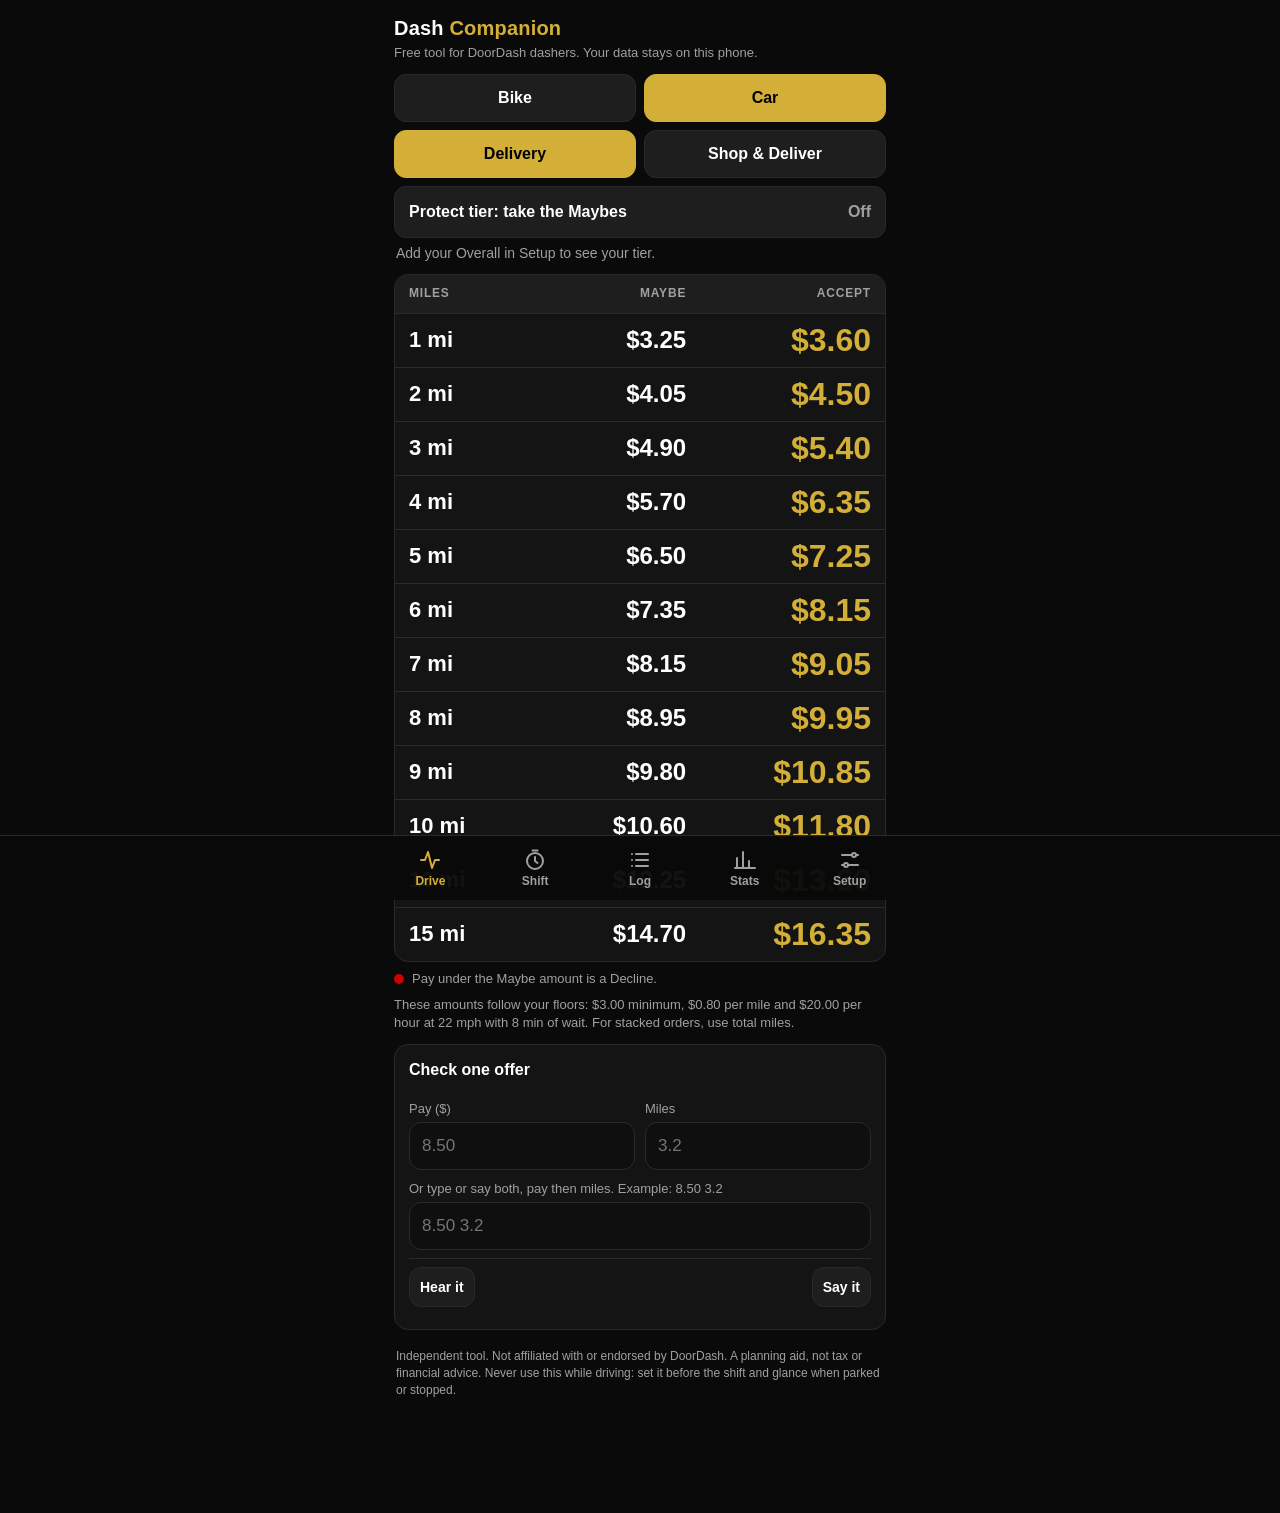
==== commit 834f0c5a: "Dash v2 merged build (number pad, backup reminder, Mike's fixes) Updated input fields for pay and mi" ====
--- a/index.html
+++ b/index.html
@@ -89,6 +89,7 @@
 
 <!-- DRIVE -->
 <section class="tab on" id="t-drive">
+  <p class="hint" id="bkNudge" style="display:none;margin:0 0 8px"></p>
   <div class="seg" id="segMode"><button data-mode="b" aria-pressed="false">Bike</button><button data-mode="c" aria-pressed="true">Car</button></div>
   <div class="seg" id="segType"><button data-shop="0" aria-pressed="true">Delivery</button><button data-shop="1" aria-pressed="false">Shop &amp; Deliver</button></div>
   <button class="prot" id="protect" aria-pressed="false"><span>Protect tier: take the Maybes</span><b id="protectState">Off</b></button>
@@ -98,7 +99,8 @@
   <p class="hint" id="ladderNote"></p>
   <div class="card">
     <h3>Check one offer</h3>
-    <label for="qOffer">Pay, then miles. Type it or use the keyboard mic. Example: 8.50 3.2</label>
+    <div class="g2"><div><label for="qPay">Pay ($)</label><input id="qPay" type="text" inputmode="decimal" autocomplete="off" placeholder="8.50"></div><div><label for="qMi">Miles</label><input id="qMi" type="text" inputmode="decimal" autocomplete="off" placeholder="3.2"></div></div>
+    <label for="qOffer">Or type or say both, pay then miles. Example: 8.50 3.2</label>
     <input id="qOffer" type="text" inputmode="text" autocomplete="off" autocapitalize="off" placeholder="8.50 3.2">
     <div class="row" style="gap:8px;margin-top:8px"><button class="btn sm" id="qHear" type="button">Hear it</button><button class="btn sm alt" id="qMic" type="button" style="display:none">Say it</button></div>
     <div id="qResult"></div>
@@ -241,7 +243,9 @@
   <div class="card">
     <h3>Backup</h3>
     <p class="hint" style="margin-top:0">Your data lives in this browser on this phone. Copy a backup now and then and save it somewhere safe.</p>
+    <p class="hint" id="bkLast" style="margin:4px 0 8px"></p>
     <div class="g2"><button class="btn alt" id="bkShow">Show backup</button><button class="btn alt" id="bkImport">Restore from text</button></div>
+    <button class="btn alt" id="bkShare" type="button" style="display:none;margin-top:8px;width:100%">Share backup file</button>
     <textarea id="bkText" aria-label="Backup text" placeholder="Backup appears here. To restore, paste a backup here and tap Restore from text. This works with backups from the earlier version too."></textarea>
     <div class="msg" id="bkMsg"></div>
   </div>
@@ -280,6 +284,9 @@
 function money0(n){return '$'+Math.round(isFinite(n)?n:0);}
 function uid(){return Date.now().toString(36)+Math.random().toString(36).slice(2,6);}
 function isNum(x){return typeof x==='number'&&isFinite(x);}
+/* allowed range per setting; anything outside (or not a number) falls back to the default */
+var LIM={goal:[0,1e6],stretch:[0,1e6],minPay:[0,1000],minMile:[0,100],minHour:[0,1000],overhead:[0,120],shopMins:[0,240],maybePct:[0,50],taxPct:[0,100],carMph:[1,100],bikeMph:[1,60],carCost:[0,10],bikeCost:[0,10]};
+function sane(st){Object.keys(LIM).forEach(function(k){var v=st[k],l=LIM[k];if(!isNum(v)||v<l[0]||v>l[1])st[k]=DEF[k];});if(st.mode!=='b')st.mode='c';st.protect=st.protect===true;return st;}
 
 function mig(x){
   var st=Object.assign({},DEF,x||{});
@@ -287,12 +294,30 @@
   if(x&&!(x.ver>=2)&&st.minMile===2)st.minMile=0.8;
   if(!isNum(st.maybePct))st.maybePct=10;
   if(x&&!(x.ver>=3)){if(st.tQual==null)st.tQual=DEF.tQual;if(st.tWrong==null)st.tWrong=DEF.tWrong;}
-  st.ver=4;return st;
+  st.ver=4;return sane(st);
+}
+function cleanId(x){return String(x==null?'':x).replace(/[^A-Za-z0-9_-]/g,'').slice(0,40);}
+function numOr(x,d){return (typeof x==='number'||(typeof x==='string'&&x.trim()!==''))&&isFinite(+x)?+x:d;}
+function cleanStr(x){return String(x==null?'':x).slice(0,60);}
+function cleanRows(a,nums,ids){
+  return (Array.isArray(a)?a:[]).filter(function(o){return o&&typeof o==='object'&&!Array.isArray(o);}).map(function(o){
+    var r={};Object.keys(o).forEach(function(k){if(k!=='__proto__')r[k]=o[k];});
+    ids.forEach(function(k){if(k in r)r[k]=cleanId(r[k]);});
+    nums.forEach(function(k){if(k in r&&r[k]!=null)r[k]=numOr(r[k],0);});
+    if('z' in r)r.z=cleanStr(r.z);
+    if('md' in r)r.md=r.md==='b'?'b':'c';
+    return r;
+  });
 }
 function fromObj(o){
-  return {settings:mig(o.settings),deliveries:Array.isArray(o.deliveries)?o.deliveries:[],shifts:Array.isArray(o.shifts)?o.shifts:[],
-    events:Array.isArray(o.events)?o.events:[],zones:Array.isArray(o.zones)?o.zones:(MINE?DEFZONES.slice():[]),
-    curZone:o.curZone||'',pend:Array.isArray(o.pend)?o.pend:[],draft:o.draft||null};
+  o=o&&typeof o==='object'?o:{};
+  var d=o.draft&&typeof o.draft==='object'?{end:numOr(o.draft.end,Date.now()),ms:numOr(o.draft.ms,0),z:cleanStr(o.draft.z),md:o.draft.md==='b'?'b':'c'}:null;
+  return {settings:mig(o.settings&&typeof o.settings==='object'?o.settings:null),
+    deliveries:cleanRows(o.deliveries,['ts','pay','miles','n','hrs','m','tm'],['id']),
+    shifts:cleanRows(o.shifts,['start','end','s0','hrs','m','tm'],['id','did']),
+    events:Array.isArray(o.events)?o.events:[],
+    zones:Array.isArray(o.zones)?o.zones.filter(function(z){return typeof z==='string'&&z.trim();}).map(cleanStr):(MINE?DEFZONES.slice():[]),
+    curZone:cleanStr(o.curZone),pend:Array.isArray(o.pend)?o.pend:[],draft:d};
 }
 function blank(){return fromObj({});}
 function load(){
@@ -301,7 +326,21 @@
   var b=blank();if(MINE)b.curZone=DEFZONES[0];return b;
 }
 var S=load();
-function save(){try{localStorage.setItem(KEY,JSON.stringify(S));}catch(e){}}
+function save(){try{localStorage.setItem(KEY,JSON.stringify(S));}catch(e){}try{renderBk();}catch(e){}}
+/* backup reminder: own key, never part of S, never read by any verdict code */
+var BKKEY=KEY+'.lastBackup';
+function bkGet(){try{var o=JSON.parse(localStorage.getItem(BKKEY)||'null');if(o&&typeof o.ts==='number'&&isFinite(o.ts)&&o.ts>0&&o.ts<=Date.now()+60000)return {ts:o.ts,n:(Number.isInteger(o.n)&&o.n>=0&&o.n<=100000)?o.n:0};}catch(e){}return null;}
+var bkGen=0;
+function bkMark(n,g){if(typeof g==='number'&&g!==bkGen)return;try{localStorage.setItem(BKKEY,JSON.stringify({ts:Date.now(),n:(typeof n==='number'?n:doneShifts())}));}catch(e){}renderBk();}
+function doneShifts(){return S.shifts.filter(function(x){return x&&x.end;}).length;}
+function renderBk(){
+  var b=bkGet(),n=doneShifts(),el=$('bkLast'),nd=$('bkNudge');if(!el||!nd)return;
+  var since=b?Math.max(0,n-Math.min(b.n,n)):n,days=b?Math.floor((Date.now()-b.ts)/86400000):0;
+  el.textContent=b?('Last backed up '+new Date(b.ts).toLocaleDateString()+(since>0?' ('+since+' new shift'+(since===1?'':'s')+' since).':'.')):'Not backed up yet.';
+  var due=n>0&&(!b||days>=7||since>=5);
+  nd.style.display=due?'':'none';
+  nd.textContent=due?(b?'Time for a backup: '+(days>=7?days+' days':since+' new shifts')+' since the last one. Setup, then Backup.':'You have shifts saved but no backup yet. Setup, then Backup.'):'';
+}
 
 /* ---------- money math ---------- */
 function params(){var st=S.settings,b=st.mode==='b';return {mph:b?st.bikeMph:st.carMph,cost:b?st.bikeCost:st.carCost};}
@@ -362,16 +401,18 @@
   $('ladderNote').textContent=note;
   renderQuick();
 }
-var NUMW={zero:0,one:1,two:2,three:3,four:4,five:5,six:6,seven:7,eight:8,nine:9,ten:10,eleven:11,twelve:12,thirteen:13,fourteen:14,fifteen:15,sixteen:16,seventeen:17,eighteen:18,nineteen:19,twenty:20,thirty:30,forty:40,fifty:50,sixty:60,seventy:70,eighty:80,ninety:90};
+var MIC_NEEDS_DOLLARS=true; /* set false to let the Say it button accept bare numbers again */
+var NUMW=Object.assign(Object.create(null),{zero:0,one:1,two:2,three:3,four:4,five:5,six:6,seven:7,eight:8,nine:9,ten:10,eleven:11,twelve:12,thirteen:13,fourteen:14,fifteen:15,sixteen:16,seventeen:17,eighteen:18,nineteen:19,twenty:20,thirty:30,forty:40,fifty:50,sixty:60,seventy:70,eighty:80,ninety:90});
 var FILL=['dash','and','a','an','the','for','is','its',"it's",'it','about','around','like','uh','um','hey','ok','okay','just','only','pay','paying','offer','offering','order','please','of','at','total'];
-var UNITW={one:1,two:2,three:3,four:4,five:5,six:6,seven:7,eight:8,nine:9};
+var UNITW=Object.assign(Object.create(null),{one:1,two:2,three:3,four:4,five:5,six:6,seven:7,eight:8,nine:9});
 /* ONE validation path for typed and spoken offers. Returns {ok,pay,miles} or {ok:false,reason}. Never guesses. */
-function readOffer(t){
-  var x=String(t||'').toLowerCase();
+function readOffer(t,mic){
+  var x=String(t||'').toLowerCase().replace(/[\u2018\u2019]/g,"'");
   if(/km|kilomet|metre|meter|\bfeet\b|\bfoot\b|\bft\b|\byards?\b|\byds?\b|\bminutes?\b|\bmins?\b|\bhours?\b|\bhrs?\b|\bsecs?\b|\bseconds?\b|\bcm\b|\bmm\b|\bm\b|\bmph\b|\bblocks?\b/.test(x))return {ok:false,reason:'unit'};
   x=x.replace(/\b(dollars?|bucks?)\s+and\s+(a\s+)?half\b/g,' point 5 dollars ').replace(/\s+and\s+(a\s+)?half\b/g,' point 5 ');
+  if(/(\d\s*\.|\b(?:point|dot))\s*\$/.test(x))return {ok:false,reason:'decimal'};
   if(/\b(hundred|thousand|grand|half|quarter|third|dozen|couple)\b/.test(x))return {ok:false,reason:'unsupported'};
-  x=x.replace(/\.(?!\d)/g,' ').replace(/([a-z])-([a-z])/g,'$1 $2').replace(/\$/g,' dollars ').replace(/\bpoint\b|\bdot\b/g,' . ');
+  x=x.replace(/\.(?!\d)/g,' ').replace(/([a-z])-([a-z])/g,'$1 $2').replace(/\$\s*(\d+(?:\.\d+)?(?:\s+point\s+\d+)?)/g,' $1 dollars ').replace(/\$/g,' dollars ').replace(/\bpoint\b|\bdot\b/g,' . ');
   x=x.replace(/,/g,' S ').replace(/\b(dollars?|bucks?)\b/g,' D ').replace(/\b(miles?|mi)\b/g,' M ').replace(/\bcents?\b/g,' C ');
   var toks=x.split(/\s+/).filter(Boolean),items=[],i=0;
   while(i<toks.length){
@@ -401,47 +442,80 @@
   var N=ix.map(function(k){return items[k].v;});
   var hasD=items.some(function(it){return it.k==='D';}),hasM=items.some(function(it){return it.k==='M';}),hasC=items.some(function(it){return it.k==='C';});
   var pay,miles;
+  var kinds=items.map(function(it){return it.k;});
+  function has(k,from,to){return kinds.slice(from,to).indexOf(k)>=0;}
+  var last=ix[N.length-1];
+  /* a miles marker before the miles number, or a dollar/cents marker after it, means the order is wrong */
+  if(N.length>=2&&(has('M',0,last)||has('D',last+1)||has('C',last+1)))return {ok:false,reason:'order'};
   if(N.length===2&&!hasC){
-    var mid=items.slice(ix[0]+1,ix[1]).map(function(it){return it.k;}),bothDigits=items[ix[0]].src==='d'&&items[ix[1]].src==='d';
-    if(!(mid.indexOf('D')>=0||mid.indexOf('S')>=0||mid.indexOf('M')>=0||bothDigits))return {ok:false,reason:'unclear'};
+    var bothDigits=items[ix[0]].src==='d'&&items[ix[1]].src==='d';
+    if(!(has('D',ix[0]+1,ix[1])||has('S',ix[0]+1,ix[1])||bothDigits))return {ok:false,reason:'unclear'};
     pay=N[0];miles=N[1];
-  }else if(N.length===3&&hasC){pay=N[0]+N[1]/100;miles=N[2];}
-  else return {ok:false,reason:N.length<2?'few':'unclear'};
-  if(hasD&&hasM){var di=-1,mi=-1;items.forEach(function(it,k){if(it.k==='D'&&di<0)di=k;if(it.k==='M'&&mi<0)mi=k;});if(mi<di)return {ok:false,reason:'order'};}
+  }else if(N.length===3&&hasC){
+    var c=items[ix[1]];
+    if(!items[ix[0]].int||!c.int||c.v>99||kinds[ix[1]+1]!=='C'||kinds.filter(function(k){return k==='C';}).length!==1)return {ok:false,reason:'cents'};
+    pay=N[0]+c.v/100;miles=N[2];
+  }else return {ok:false,reason:N.length<2?'few':'unclear'};
+  /* B. mic guard: speech-to-text returns bare digits, so a spoken offer must mark the pay as dollars */
+  if(mic&&MIC_NEEDS_DOLLARS&&!has('D',ix[0]+1,last))return {ok:false,reason:'saydollars'};
   if(!(pay>=1&&pay<=99.99)||!(miles>=0.1&&miles<=40))return {ok:false,reason:'range'};
   return {ok:true,pay:Math.round(pay*100)/100,miles:miles};
 }
-function parseSpoken(t){return readOffer(t);}
+function parseSpoken(t){return readOffer(t,true);}
 function parseOffer(t){var r=readOffer(t);return r.ok?{pay:r.pay,miles:r.miles}:null;}
 /* one verdict object feeds BOTH the screen and the voice */
-function verdictFor(t){
-  var r=readOffer(t);
-  if(!r.ok)return {ok:false,reason:r.reason,speech:r.reason==='unit'?'That is not in miles. Say the distance in miles.':'Did not catch that. Say the pay, then the miles.'};
-  var e=evaluate(r.pay,r.miles,shopMode),prot=!!S.settings.protect;
-  var wd=Math.floor(r.pay+1e-9),ct=Math.round((r.pay-wd)*100),heard=wd+' dollar'+(wd===1?'':'s')+(ct?' and '+ct+' cents':'')+', '+r.miles+' mile'+(r.miles===1?'':'s')+'. ';
+function verdictFor(t,mic){
+  var r=readOffer(t,mic);
+  if(!r.ok)return {ok:false,reason:r.reason,speech:r.reason==='unit'?'That is not in miles. Say the distance in miles.':(r.reason==='saydollars'?'Say the pay in dollars, then the miles. For example, eight dollars, three miles.':'Did not catch that. Say the pay, then the miles.')};
+  return verdictNums(r.pay,r.miles);
+}
+function verdictNums(pay,miles){
+  var e=evaluate(pay,miles,shopMode),prot=!!S.settings.protect;
+  var wd=Math.floor(pay+1e-9),ct=Math.round((pay-wd)*100),heard=wd+' dollar'+(wd===1?'':'s')+(ct?' and '+ct+' cents':'')+', '+miles+' mile'+(miles===1?'':'s')+'. ';
   var w=e.v==='accept'?'Accept.':(e.v==='maybe'?'Maybe.':'Decline.');
   var extra=e.v==='decline'?(prot?' Accept starts at '+money(up5(e.th.acc))+'.':' Maybe starts at '+money(up5(e.th.maybe))+'.'):(e.v==='maybe'?' Accept starts at '+money(up5(e.th.acc))+'.':'');
-  return {ok:true,pay:r.pay,miles:r.miles,e:e,v:e.v,speech:heard+w+extra};
+  return {ok:true,pay:pay,miles:miles,e:e,v:e.v,speech:heard+w+extra};
+}
+var padMode=false,padShown=false,inGen=0; /* inGen bumps on any typing or new mic start, so a late mic result is dropped */ /* true while the Pay and Miles boxes are the source */
+function padVerdict(){
+  var ps=$('qPay').value.trim().replace(/^\$\s*/,''),ms=$('qMi').value.trim();
+  function fx(v){return v.trim().replace(/^(\d*),(\d*)$/,'$1.$2').replace(/^(\d+)\.$/,'$1').replace(/^\.(?=\d)/,'0.');}ps=fx(ps);ms=fx(ms);
+  function bad(m){return {ok:false,msg:m,speech:m};}
+  if(!ps&&!ms)return {ok:false,msg:'',speech:'Enter the pay and the miles.'};
+  if(!ps||!ms)return bad('Enter both the pay and the miles.');
+  if(!/^\d{1,3}(\.\d{1,2})?$/.test(ps))return bad('Pay must be a number like 8.50, up to two decimals.');
+  if(!/^\d{1,3}(\.\d)?$/.test(ms))return bad('Miles must be a number like 3.2, one decimal at most.');
+  var pay=Math.round(+ps*100)/100,miles=Math.round(+ms*10)/10;
+  if(!(pay>=1&&pay<=99.99)||!(miles>=0.1&&miles<=40))return bad('Pay is 1 to 99.99 dollars. Miles are 0.1 to 40.');
+  return verdictNums(pay,miles);
 }
 function say(txt){try{if(!('speechSynthesis' in window))return;speechSynthesis.cancel();var u=new SpeechSynthesisUtterance(txt);u.rate=1.0;speechSynthesis.speak(u);}catch(e){}}
-function spokenFor(t){var v=verdictFor(t);return {text:v.speech,verdict:v.ok?v.v:null};}
+function spokenFor(t,mic){var v=verdictFor(t,mic);return {text:v.speech,verdict:v.ok?v.v:null};}
+var micFill=false; /* true only while the box holds text the Say it button put there */
 function renderQuick(){
-  var raw=$('qOffer').value,out=$('qResult'),v=verdictFor(raw);
-  if(!v.ok){out.innerHTML=raw.trim()?'<p class="hint">'+(v.reason==='unit'?'Enter the distance in miles.':'Not clear. Say or type the pay, then the miles.')+'</p>':'';return;}
+  var raw=padMode?($('qPay').value+$('qMi').value):$('qOffer').value,out=$('qResult'),v=padMode?padVerdict():verdictFor(raw,micFill);
+  if(!v.ok){out.innerHTML=raw.trim()?'<p class="hint">'+(v.msg?v.msg:v.reason==='unit'?'Enter the distance in miles.':(v.reason==='saydollars'?'Say the pay with the word dollars, then the miles. Example: eight dollars, three miles.':'Not clear. Say or type the pay, then the miles.'))+'</p>':'';return;}
+  padShown=padMode&&v.ok;
   var r=v.e,p=params(),q={pay:v.pay,miles:v.miles};
   var word=r.v==='accept'?'ACCEPT':(r.v==='maybe'?'MAYBE':'DECLINE');
-  var lines=money(r.perMile)+' per mile, '+money(r.perHour)+' per hour (about '+Math.round(minsFor(q.miles,shopMode))+' min).';
+  var lines=(padMode?'<b>'+money(q.pay)+' for '+q.miles+' mi.</b> ':'')+money(r.perMile)+' per mile, '+money(r.perHour)+' per hour (about '+Math.round(minsFor(q.miles,shopMode))+' min).';
   if(p.cost>0)lines+=' After fuel + upkeep: '+money(r.net)+', '+money(r.netHr)+' per hour.';
   if(r.tierTake)lines+=' Taken because Protect tier is on.';
   out.innerHTML='<div class="verdict v-'+r.v+'"><div class="vw">'+word+'</div><div class="hint" style="margin-top:2px">'+lines+'</div></div>';
 }
-$('qOffer').addEventListener('input',renderQuick);
-$('qHear').addEventListener('click',function(){renderQuick();say(spokenFor($('qOffer').value).text);});
-$('qOffer').addEventListener('keydown',function(e){if(e.key==='Enter'){e.preventDefault();renderQuick();say(spokenFor($('qOffer').value).text);}});
+function speakNow(){say((padMode?padVerdict():verdictFor($('qOffer').value,micFill)).speech);}
+$('qOffer').addEventListener('input',function(){inGen++;padMode=false;micFill=false;$('qPay').value='';$('qMi').value='';renderQuick();});
+['qPay','qMi'].forEach(function(id){
+  $(id).addEventListener('focus',function(){if(padShown){$('qPay').value='';$('qMi').value='';padShown=false;renderQuick();}});
+  $(id).addEventListener('input',function(){inGen++;padMode=true;micFill=false;$('qOffer').value='';renderQuick();});
+  $(id).addEventListener('keydown',function(e){if(e.key==='Enter'){e.preventDefault();renderQuick();speakNow();}});
+});
+$('qHear').addEventListener('click',function(){renderQuick();speakNow();});
+$('qOffer').addEventListener('keydown',function(e){if(e.key==='Enter'){e.preventDefault();renderQuick();speakNow();}});
 (function(){var SR=window.SpeechRecognition||window.webkitSpeechRecognition;if(!SR)return;var b=$('qMic');b.style.display='';
-  b.addEventListener('click',function(){try{var r=new SR();r.lang='en-US';r.interimResults=false;r.maxAlternatives=1;
-    r.onresult=function(ev){var tx=ev.results[0][0].transcript;$('qOffer').value=tx;renderQuick();var o=spokenFor(tx);say(o.text);};
-    r.onerror=function(){say('Did not catch that.');};r.start();}catch(e){say('Mic is not available here.');}});})();
+  b.addEventListener('click',function(){try{var g=++inGen,r=new SR();r.lang='en-US';r.interimResults=false;r.maxAlternatives=1;
+    r.onresult=function(ev){if(g!==inGen)return;var tx=ev.results[0][0].transcript;padMode=false;$('qPay').value='';$('qMi').value='';micFill=true;$('qOffer').value=tx;renderQuick();var o=spokenFor(tx,true);say(o.text);};
+    r.onerror=function(){if(g!==inGen)return;say('Did not catch that.');};r.start();}catch(e){say('Mic is not available here.');}});})();
 
 $('segMode').addEventListener('click',function(e){var b=e.target.closest('[data-mode]');if(!b)return;S.settings.mode=b.dataset.mode;save();renderDrive();});
 $('segType').addEventListener('click',function(e){var b=e.target.closest('[data-shop]');if(!b)return;shopMode=b.dataset.shop==='1';renderDrive();});
@@ -583,8 +657,8 @@
       list.map(function(r){
         var ph=r.hrs>0?r.d.pay/r.hrs:0;
         return '<div class="ent"><div class="top"><span>'+money(r.d.pay)+'</span><span>'+money(ph)+'/hr</span></div>'+
-          '<div class="meta">Shift ended '+t12(r.s.end)+(r.d.z?' &middot; '+esc(r.d.z):'')+' &middot; '+fmtHrs(r.hrs)+' &middot; '+r.d.miles+' mi'+(r.d.n?' &middot; '+r.d.n+' orders':'')+(r.s.md==='b'?' &middot; bike':'')+'</div>'+
-          '<button class="btn alt sm" data-del="'+r.d.id+'">Delete</button></div>';
+          '<div class="meta">Shift ended '+t12(r.s.end)+(r.d.z?' &middot; '+esc(r.d.z):'')+' &middot; '+fmtHrs(r.hrs)+' &middot; '+esc(r.d.miles)+' mi'+(r.d.n?' &middot; '+esc(r.d.n)+' orders':'')+(r.s.md==='b'?' &middot; bike':'')+'</div>'+
+          '<button class="btn alt sm" data-del="'+esc(r.d.id)+'">Delete</button></div>';
       }).join('');
   }).join('');
 }
@@ -670,17 +744,24 @@
     var k=el.dataset.s,v=parseFloat(el.value);
     if(isFinite(v))S.settings[k]=v;
     else S.settings[k]=NULLABLE.test(k)?null:DEF[k];
-    if(k==='maybePct'&&!(S.settings.maybePct>=0&&S.settings.maybePct<=50))S.settings.maybePct=10;
+    sane(S.settings);
     save();renderDrive();renderFactorOut();renderShop();
   });
 });
 
 /* ---------- backup ---------- */
 var pendingRestore=null;
+$('bkText').addEventListener('copy',function(){var v=this.value;if(v&&this.selectionStart===0&&this.selectionEnd===v.length&&v===JSON.stringify(S))bkMark();});
 $('bkShow').addEventListener('click',function(){
-  var t=$('bkText');t.value=JSON.stringify(S);t.select();pendingRestore=null;
-  try{navigator.clipboard.writeText(t.value).then(function(){$('bkMsg').className='msg';$('bkMsg').textContent='Backup shown and copied.';},function(){$('bkMsg').textContent='Backup shown. Select all and copy it.';});}catch(e){$('bkMsg').textContent='Backup shown. Select all and copy it.';}
-});
+  var t=$('bkText');t.value=JSON.stringify(S);t.select();pendingRestore=null;var nAt=doneShifts(),gAt=bkGen;
+  try{navigator.clipboard.writeText(t.value).then(function(){bkMark(nAt,gAt);$('bkMsg').className='msg';$('bkMsg').textContent='Backup shown and copied.';},function(){$('bkMsg').textContent='Backup shown. Select all and copy it.';});}catch(e){$('bkMsg').textContent='Backup shown. Select all and copy it.';}
+});
+(function(){var b=$('bkShare');try{var tf=new File(['x'],'x.json',{type:'application/json'});if(!(typeof navigator.share==='function'&&typeof navigator.canShare==='function'&&navigator.canShare({files:[tf]})))return;}catch(e){return;}
+  b.style.display='';
+  b.addEventListener('click',function(){
+    var nAt=doneShifts(),gAt=bkGen,txt=JSON.stringify(S),f=new File([txt],'dash-backup-'+ymd(Date.now())+'.json',{type:'application/json'});
+    navigator.share({files:[f],title:'Dash Companion backup'}).then(function(){bkMark(nAt,gAt);$('bkMsg').className='msg';$('bkMsg').textContent='Backup shared.';},function(err){if(err&&err.name==='AbortError')return;$('bkText').value=txt;$('bkMsg').className='msg err';$('bkMsg').textContent='Sharing failed. Tap Show backup to copy it instead.';});
+  });})();
 $('bkImport').addEventListener('click',function(){
   var msg=$('bkMsg');
   try{
@@ -693,12 +774,12 @@
       msg.textContent='This backup has '+o.shifts.filter(function(s){return s.end;}).length+' shifts and '+o.deliveries.length+' entries'+(ds.length?' from '+ymd(ds[0])+' to '+ymd(ds[ds.length-1]):'')+'. Tap Restore from text again to replace what is on this phone.';
       $('bkImport').textContent='Tap again to restore';return;
     }
-    S=fromObj(o);if(!S.curZone&&S.zones.length)S.curZone=S.zones[0];save();pendingRestore=null;$('bkImport').textContent='Restore from text';
+    S=fromObj(o);bkGen++;try{localStorage.removeItem(BKKEY);}catch(e){}if(!S.curZone&&S.zones.length)S.curZone=S.zones[0];save();pendingRestore=null;$('bkImport').textContent='Restore from text';
     renderAll();msg.className='msg';msg.textContent='Restored '+S.deliveries.length+' entries.';
   }catch(e){pendingRestore=null;$('bkImport').textContent='Restore from text';msg.className='msg err';msg.textContent='That text is not a valid backup.';}
 });
 $('wipeBtn').addEventListener('click',function(){
-  arm($('wipeBtn'),'Erase all data','Tap again to erase',function(){S=blank();if(MINE)S.curZone=DEFZONES[0];save();renderAll();$('wipeMsg').className='msg';$('wipeMsg').textContent='Erased.';});
+  arm($('wipeBtn'),'Erase all data','Tap again to erase',function(){S=blank();bkGen++;if(MINE)S.curZone=DEFZONES[0];save();try{localStorage.removeItem(BKKEY);}catch(e){}renderAll();$('wipeMsg').className='msg';$('wipeMsg').textContent='Erased.';});
 });
 
 /* ---------- tabs ---------- */
@@ -710,12 +791,12 @@
 }
 $('tabs').addEventListener('click',function(e){var b=e.target.closest('[data-tab]');if(b)showTab(b.dataset.tab);});
 
-function renderAll(){renderDrive();renderZoneSelects();renderZoneList();renderShift();prefillEnd(true);renderSetupFields();renderLog();renderStats();}
+function renderAll(){try{renderBk();}catch(e){}renderDrive();renderZoneSelects();renderZoneList();renderShift();prefillEnd(true);renderSetupFields();renderLog();renderStats();}
 buildShopFields();
 if(MINE)$('presetLine').textContent='Your copy. Zones and tier marks are preloaded. Your data stays on this phone.';
 renderAll();
 try{if('serviceWorker' in navigator&&location.protocol.indexOf('http')===0)navigator.serviceWorker.register('/sw.js');}catch(e){}
-window.__dash={thresholds:thresholds,evaluate:evaluate,parseOffer:parseOffer,parseSpoken:parseSpoken,spokenFor:spokenFor,getS:function(){return S;},KEY:KEY};
+window.__dash={thresholds:thresholds,evaluate:evaluate,parseOffer:parseOffer,parseSpoken:parseSpoken,padVerdict:padVerdict,spokenFor:spokenFor,getS:function(){return S;},KEY:KEY};
 })();
 </script>
 </body>
